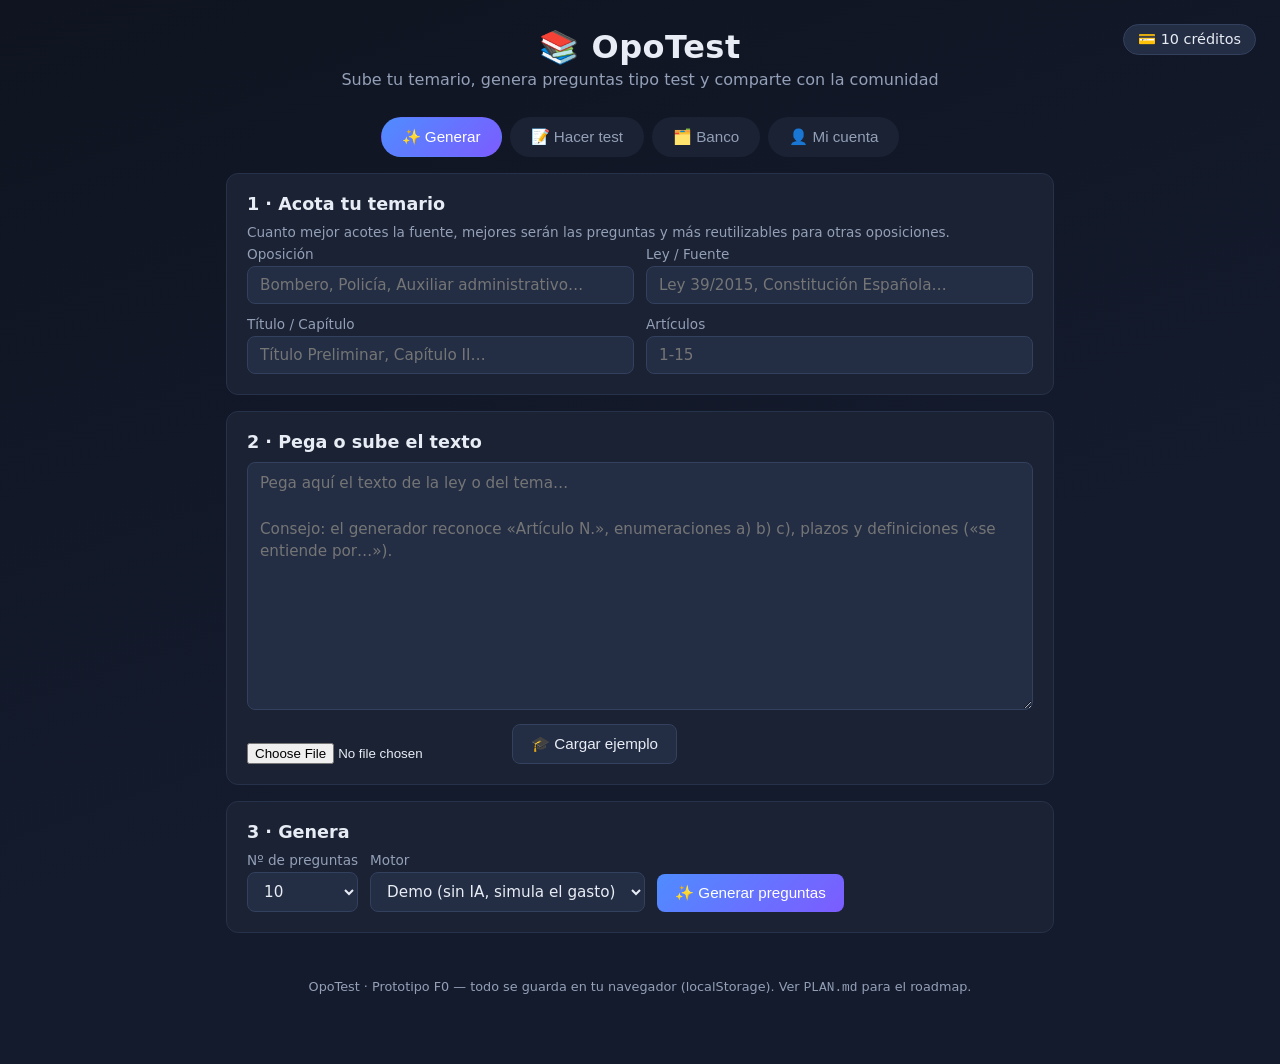
==== opotest/index.html @ f4209683 "OpoTest iteración 3: termómetro de confianza, compartir por enlace y modo inverso Primera iteración " ====
<!DOCTYPE html>
<html lang="es">
<head>
  <meta charset="UTF-8">
  <meta name="viewport" content="width=device-width, initial-scale=1.0">
  <title>OpoTest — Tests inteligentes para opositores</title>
  <link rel="stylesheet" href="css/styles.css">
</head>
<body>
  <header class="app-header">
    <h1>📚 OpoTest</h1>
    <p class="tagline">Sube tu temario, genera preguntas tipo test y comparte con la comunidad</p>
    <div class="credit-pill" id="creditPill" title="Créditos disponibles este mes">💳 <span id="creditBalance">–</span> créditos</div>
  </header>

  <nav class="tabs" id="tabs">
    <button class="tab active" data-tab="generate">✨ Generar</button>
    <button class="tab" data-tab="quiz">📝 Hacer test</button>
    <button class="tab" data-tab="bank">🗂️ Banco</button>
    <button class="tab" data-tab="account">👤 Mi cuenta</button>
  </nav>

  <main>
    <!-- ============ GENERAR ============ -->
    <section class="panel active" id="panel-generate">
      <div class="card">
        <h2>1 · Acota tu temario</h2>
        <p class="hint">Cuanto mejor acotes la fuente, mejores serán las preguntas y más reutilizables para otras oposiciones.</p>
        <div class="grid-2">
          <label>Oposición
            <input type="text" id="metaOposicion" placeholder="Bombero, Policía, Auxiliar administrativo…">
          </label>
          <label>Ley / Fuente
            <input type="text" id="metaLey" placeholder="Ley 39/2015, Constitución Española…">
          </label>
          <label>Título / Capítulo
            <input type="text" id="metaTitulo" placeholder="Título Preliminar, Capítulo II…">
          </label>
          <label>Artículos
            <input type="text" id="metaArticulos" placeholder="1-15">
          </label>
        </div>
      </div>

      <div class="card">
        <h2>2 · Pega o sube el texto</h2>
        <textarea id="sourceText" rows="10" placeholder="Pega aquí el texto de la ley o del tema…&#10;&#10;Consejo: el generador reconoce «Artículo N.», enumeraciones a) b) c), plazos y definiciones («se entiende por…»)."></textarea>
        <div class="row">
          <input type="file" id="fileInput" accept=".txt,.md,text/plain">
          <button class="btn" id="loadExampleBtn" title="Rellena el formulario con un fragmento real de la Ley 39/2015 para probar la app">🎓 Cargar ejemplo</button>
          <span class="hint" id="recycleHint"></span>
        </div>
      </div>

      <div class="card">
        <h2>3 · Genera</h2>
        <div class="row wrap">
          <label>Nº de preguntas
            <select id="genCount">
              <option>5</option><option selected>10</option><option>20</option><option>30</option>
            </select>
          </label>
          <label>Motor
            <select id="genProvider">
              <option value="demo" selected>Demo (sin IA, simula el gasto)</option>
              <option value="claude">Claude API (tu clave)</option>
            </select>
          </label>
          <label id="apiKeyLabel" class="hidden">API key
            <input type="password" id="apiKey" placeholder="sk-ant-…">
          </label>
          <button class="btn primary" id="generateBtn">✨ Generar preguntas <span id="genCost"></span></button>
        </div>
        <div id="generateResult" class="result hidden"></div>
      </div>
    </section>

    <!-- ============ HACER TEST ============ -->
    <section class="panel" id="panel-quiz">
      <div class="card" id="quizSetup">
        <h2>Configura tu test</h2>
        <p class="hint">Hacer tests del banco es gratis: no consume créditos.</p>
        <div class="row wrap">
          <label>Ley / Fuente
            <select id="quizLey"><option value="">Todas</option></select>
          </label>
          <label>Nº de preguntas
            <select id="quizCount">
              <option>5</option><option selected>10</option><option>20</option><option>30</option>
            </select>
          </label>
          <label>Modo
            <select id="quizMode">
              <option value="normal" selected>Normal</option>
              <option value="failed">Repaso de falladas</option>
              <option value="reverse">Inverso: ¿qué artículo es?</option>
            </select>
          </label>
          <button class="btn primary" id="startQuizBtn">▶ Empezar test</button>
        </div>
        <p class="hint" id="quizPoolInfo"></p>
      </div>
      <div class="card hidden" id="quizArea"></div>
      <div class="card hidden" id="quizResult"></div>
    </section>

    <!-- ============ BANCO ============ -->
    <section class="panel" id="panel-bank">
      <div class="card">
        <h2>Banco comunitario de preguntas</h2>
        <div class="row wrap">
          <span id="bankSummary" class="hint"></span>
          <span class="spacer"></span>
          <button class="btn" id="exportBtn">⬇ Exportar JSON</button>
          <button class="btn" id="importBtn">⬆ Importar JSON</button>
          <input type="file" id="importFile" accept=".json,application/json" class="hidden">
        </div>
        <div id="bankList" class="bank-list"></div>
      </div>
    </section>

    <!-- ============ MI CUENTA ============ -->
    <section class="panel" id="panel-account">
      <div class="card">
        <h2>Suscripción</h2>
        <div class="plans" id="plansBox"></div>
      </div>
      <div class="card">
        <h2>Mis estadísticas</h2>
        <div id="statsBox" class="stats"></div>
      </div>
      <div class="card">
        <h2>Movimientos de créditos</h2>
        <div id="creditLog" class="credit-log"></div>
      </div>
    </section>
  </main>

  <footer class="app-footer">
    OpoTest · Prototipo F0 — todo se guarda en tu navegador (localStorage). Ver <code>PLAN.md</code> para el roadmap.
  </footer>

  <!-- Núcleo de dominio (orden importa: dependencias primero) -->
  <script src="js/core/similarity.js"></script>
  <script src="js/core/textParser.js"></script>
  <script src="js/core/validator.js"></script>
  <script src="js/core/generator.js"></script>
  <script src="js/core/bank.js"></script>
  <script src="js/core/quality.js"></script>
  <script src="js/core/credits.js"></script>
  <script src="js/core/quiz.js"></script>
  <script src="js/core/share.js"></script>
  <script src="js/core/reverse.js"></script>
  <script src="js/aiProvider.js"></script>
  <script src="js/app.js"></script>
</body>
</html>
---- opotest/css/styles.css ----
:root {
  --bg: #0f1420;
  --surface: #1a2233;
  --surface-2: #232e45;
  --text: #e8ecf4;
  --text-dim: #93a0b8;
  --accent: #4f8cff;
  --accent-2: #7c5cff;
  --ok: #2ecc71;
  --warn: #f1c40f;
  --bad: #e74c3c;
  --radius: 12px;
}

* { box-sizing: border-box; margin: 0; padding: 0; }

body {
  font-family: 'Segoe UI', system-ui, -apple-system, sans-serif;
  background: linear-gradient(160deg, var(--bg), #141b2d 60%);
  color: var(--text);
  min-height: 100vh;
  padding-bottom: 60px;
}

.app-header {
  padding: 28px 24px 12px;
  text-align: center;
  position: relative;
}
.app-header h1 { font-size: 2rem; letter-spacing: 0.5px; }
.tagline { color: var(--text-dim); margin-top: 4px; }
.credit-pill {
  position: absolute;
  top: 24px;
  right: 24px;
  background: var(--surface-2);
  border: 1px solid #33405e;
  border-radius: 999px;
  padding: 6px 14px;
  font-size: 0.9rem;
}

.tabs {
  display: flex;
  justify-content: center;
  gap: 8px;
  padding: 16px;
  flex-wrap: wrap;
}
.tab {
  background: var(--surface);
  color: var(--text-dim);
  border: 1px solid transparent;
  border-radius: 999px;
  padding: 10px 20px;
  font-size: 0.95rem;
  cursor: pointer;
  transition: all 0.15s ease;
}
.tab:hover { color: var(--text); }
.tab.active {
  background: linear-gradient(135deg, var(--accent), var(--accent-2));
  color: #fff;
}

main { max-width: 860px; margin: 0 auto; padding: 0 16px; }

.panel { display: none; }
.panel.active { display: block; }

.card {
  background: var(--surface);
  border: 1px solid #26314a;
  border-radius: var(--radius);
  padding: 20px;
  margin-bottom: 16px;
}
.card h2 { font-size: 1.1rem; margin-bottom: 10px; }

.hint { color: var(--text-dim); font-size: 0.85rem; margin: 6px 0; }
.hidden { display: none !important; }
.spacer { flex: 1; }

.grid-2 {
  display: grid;
  grid-template-columns: 1fr 1fr;
  gap: 12px;
}
@media (max-width: 600px) { .grid-2 { grid-template-columns: 1fr; } }

label { display: flex; flex-direction: column; gap: 4px; font-size: 0.85rem; color: var(--text-dim); }
label.checkbox { flex-direction: row; align-items: center; gap: 8px; }

input[type="text"], input[type="password"], select, textarea {
  background: var(--surface-2);
  border: 1px solid #33405e;
  border-radius: 8px;
  color: var(--text);
  padding: 9px 12px;
  font-size: 0.95rem;
  font-family: inherit;
  width: 100%;
}
textarea { resize: vertical; line-height: 1.5; }
input:focus, select:focus, textarea:focus { outline: 2px solid var(--accent); border-color: transparent; }

.row { display: flex; gap: 12px; align-items: flex-end; margin-top: 10px; }
.row.wrap { flex-wrap: wrap; }

.btn {
  background: var(--surface-2);
  color: var(--text);
  border: 1px solid #33405e;
  border-radius: 8px;
  padding: 10px 18px;
  font-size: 0.95rem;
  cursor: pointer;
  transition: transform 0.1s ease, filter 0.15s ease;
}
.btn:hover { filter: brightness(1.15); }
.btn:active { transform: scale(0.98); }
.btn.primary {
  background: linear-gradient(135deg, var(--accent), var(--accent-2));
  border: none;
  color: #fff;
}
.btn.small { padding: 5px 10px; font-size: 0.8rem; }
.btn:disabled { opacity: 0.5; cursor: not-allowed; }

.result {
  margin-top: 14px;
  padding: 14px;
  border-radius: 8px;
  background: var(--surface-2);
  font-size: 0.9rem;
}
.result.ok { border-left: 4px solid var(--ok); }
.result.error { border-left: 4px solid var(--bad); }
.result ul { margin: 8px 0 0 20px; color: var(--text-dim); }

/* ---- Test ---- */
.quiz-question {
  border-bottom: 1px solid #26314a;
  padding: 16px 0;
}
.quiz-question:last-of-type { border-bottom: none; }
.quiz-question h3 { font-size: 0.98rem; margin-bottom: 10px; line-height: 1.5; }
.quiz-question .qnum { color: var(--accent); margin-right: 6px; }
.option {
  display: flex;
  gap: 10px;
  align-items: flex-start;
  background: var(--surface-2);
  border: 1px solid transparent;
  border-radius: 8px;
  padding: 10px 12px;
  margin: 6px 0;
  cursor: pointer;
  font-size: 0.9rem;
  line-height: 1.4;
}
.option:hover { border-color: var(--accent); }
.option input { margin-top: 3px; }
.option.correct { border-color: var(--ok); background: rgba(46, 204, 113, 0.12); }
.option.wrong { border-color: var(--bad); background: rgba(231, 76, 60, 0.12); }

.explanation {
  font-size: 0.85rem;
  color: var(--text-dim);
  background: rgba(79, 140, 255, 0.08);
  border-left: 3px solid var(--accent);
  padding: 8px 12px;
  margin-top: 8px;
  border-radius: 0 8px 8px 0;
}
.confidence {
  display: flex;
  gap: 6px;
  align-items: center;
  margin-top: 8px;
  flex-wrap: wrap;
}
.conf-label { color: var(--text-dim); font-size: 0.78rem; }
.conf-btn.selected {
  background: linear-gradient(135deg, var(--accent), var(--accent-2));
  border-color: transparent;
  color: #fff;
}

.false-certainty {
  font-size: 0.85rem;
  color: var(--warn);
  background: rgba(241, 196, 15, 0.1);
  border-left: 3px solid var(--warn);
  padding: 8px 12px;
  margin-top: 8px;
  border-radius: 0 8px 8px 0;
}
.detail.warn { color: var(--warn); margin-top: 6px; }

.share-offer { border: 1px solid var(--accent); }

.q-actions { display: flex; gap: 8px; margin-top: 8px; align-items: center; }
.q-actions .voted { color: var(--ok); font-size: 0.8rem; }

.score-banner {
  text-align: center;
  padding: 18px;
  border-radius: var(--radius);
  background: var(--surface-2);
  margin-bottom: 14px;
}
.score-banner .big { font-size: 2.4rem; font-weight: 700; }
.score-banner .detail { color: var(--text-dim); margin-top: 4px; font-size: 0.9rem; }

/* ---- Banco ---- */
.bank-list { margin-top: 12px; }
.bank-item {
  background: var(--surface-2);
  border-radius: 8px;
  padding: 12px 14px;
  margin-bottom: 8px;
  font-size: 0.88rem;
}
.bank-item .meta { color: var(--text-dim); font-size: 0.78rem; margin-top: 4px; display: flex; gap: 10px; flex-wrap: wrap; }
.badge {
  display: inline-block;
  border-radius: 999px;
  padding: 2px 10px;
  font-size: 0.72rem;
}
.badge.active { background: rgba(46, 204, 113, 0.15); color: var(--ok); }
.badge.review { background: rgba(241, 196, 15, 0.15); color: var(--warn); }
.badge.retired { background: rgba(231, 76, 60, 0.15); color: var(--bad); }

/* ---- Cuenta ---- */
.plans { display: grid; grid-template-columns: repeat(3, 1fr); gap: 12px; }
@media (max-width: 600px) { .plans { grid-template-columns: 1fr; } }
.plan {
  background: var(--surface-2);
  border: 2px solid transparent;
  border-radius: var(--radius);
  padding: 16px;
  text-align: center;
  cursor: pointer;
}
.plan.current { border-color: var(--accent); }
.plan .price { font-size: 1.4rem; font-weight: 700; margin: 6px 0; }
.plan .name { color: var(--text-dim); font-size: 0.85rem; }

.stats { display: grid; grid-template-columns: repeat(auto-fit, minmax(140px, 1fr)); gap: 12px; }
.stat {
  background: var(--surface-2);
  border-radius: 8px;
  padding: 14px;
  text-align: center;
}
.stat .value { font-size: 1.5rem; font-weight: 700; }
.stat .label { color: var(--text-dim); font-size: 0.78rem; margin-top: 2px; }

.credit-log { font-size: 0.85rem; max-height: 260px; overflow-y: auto; }
.credit-log .entry {
  display: flex;
  justify-content: space-between;
  padding: 6px 0;
  border-bottom: 1px solid #26314a;
  color: var(--text-dim);
}
.credit-log .delta.pos { color: var(--ok); }
.credit-log .delta.neg { color: var(--bad); }

.app-footer {
  text-align: center;
  color: var(--text-dim);
  font-size: 0.8rem;
  padding: 30px 16px 10px;
}
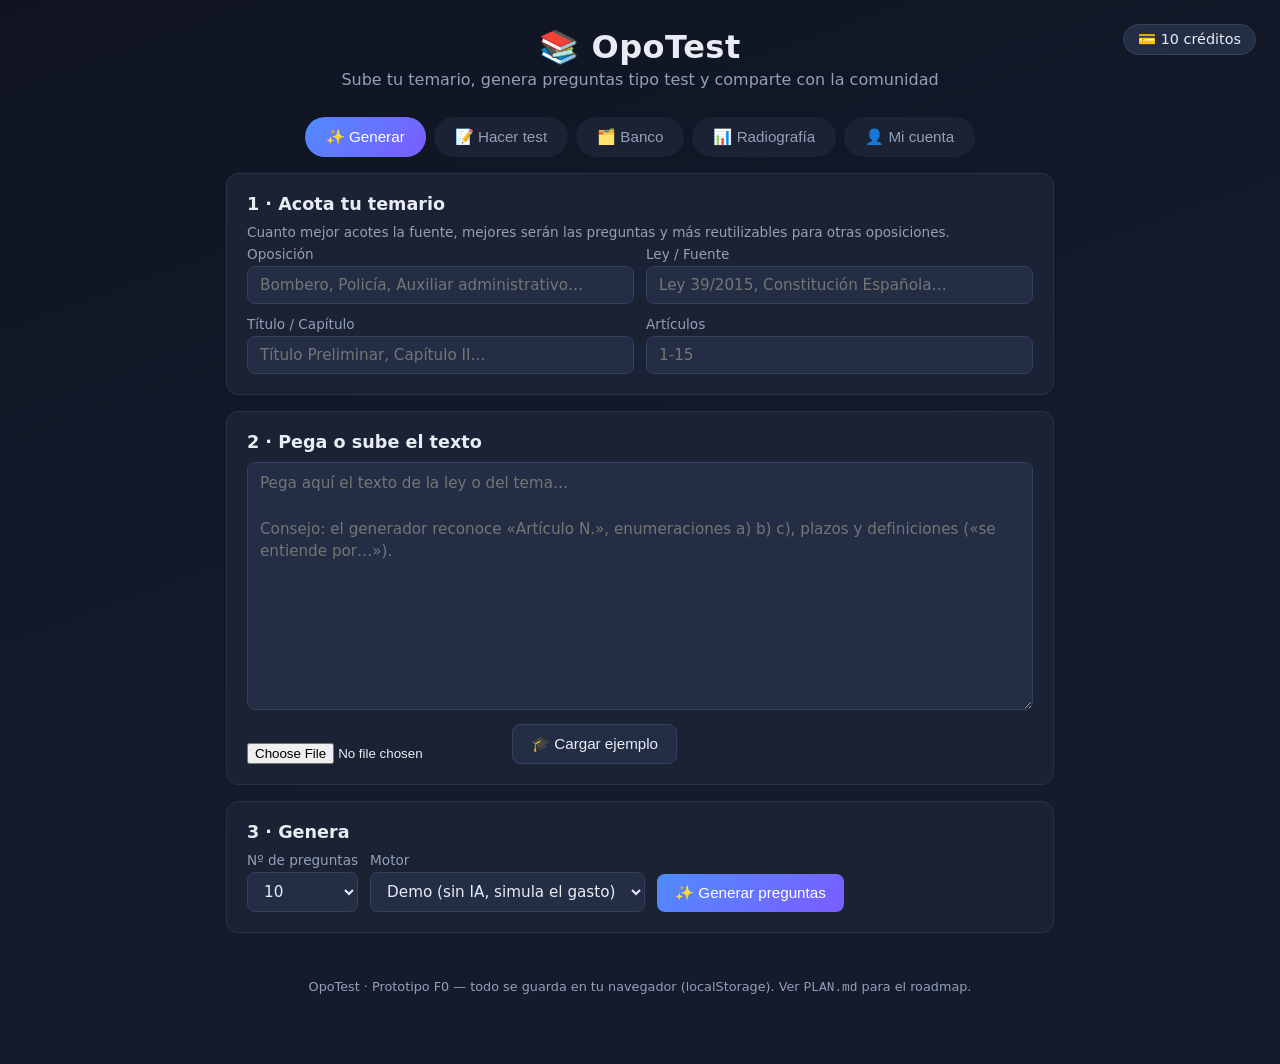
==== commit 2b6ebf34: "OpoTest iteración 4: reto diario con racha, reto compartido y radiografía del temario Segunda iterac" ====
--- a/opotest/index.html
+++ b/opotest/index.html
@@ -17,6 +17,7 @@
     <button class="tab active" data-tab="generate">✨ Generar</button>
     <button class="tab" data-tab="quiz">📝 Hacer test</button>
     <button class="tab" data-tab="bank">🗂️ Banco</button>
+    <button class="tab" data-tab="coverage">📊 Radiografía</button>
     <button class="tab" data-tab="account">👤 Mi cuenta</button>
   </nav>
 
@@ -77,6 +78,7 @@
 
     <!-- ============ HACER TEST ============ -->
     <section class="panel" id="panel-quiz">
+      <div class="card daily-card" id="dailyCard"></div>
       <div class="card" id="quizSetup">
         <h2>Configura tu test</h2>
         <p class="hint">Hacer tests del banco es gratis: no consume créditos.</p>
@@ -119,6 +121,15 @@
       </div>
     </section>
 
+    <!-- ============ RADIOGRAFÍA ============ -->
+    <section class="panel" id="panel-coverage">
+      <div class="card">
+        <h2>Radiografía del temario</h2>
+        <p class="hint">Cada celda es un artículo: ⬜ acotado sin preguntas (clic para generar) · 🔵 sin intentar · 🟢 dominado (≥80%) · 🟡 flojo (50-79%) · 🔴 débil (&lt;50%). Clic en una celda con preguntas lanza un test de ese artículo.</p>
+        <div id="coverageGrid"></div>
+      </div>
+    </section>
+
     <!-- ============ MI CUENTA ============ -->
     <section class="panel" id="panel-account">
       <div class="card">
@@ -128,6 +139,11 @@
       <div class="card">
         <h2>Mis estadísticas</h2>
         <div id="statsBox" class="stats"></div>
+      </div>
+      <div class="card">
+        <h2>Reto diario</h2>
+        <div id="streakBox" class="streak-box"></div>
+        <div id="dailyCalendar" class="daily-calendar"></div>
       </div>
       <div class="card">
         <h2>Movimientos de créditos</h2>
@@ -151,6 +167,8 @@
   <script src="js/core/quiz.js"></script>
   <script src="js/core/share.js"></script>
   <script src="js/core/reverse.js"></script>
+  <script src="js/core/daily.js"></script>
+  <script src="js/core/coverage.js"></script>
   <script src="js/aiProvider.js"></script>
   <script src="js/app.js"></script>
 </body>
--- a/opotest/css/styles.css
+++ b/opotest/css/styles.css
@@ -199,6 +199,47 @@
 .detail.warn { color: var(--warn); margin-top: 6px; }
 
 .share-offer { border: 1px solid var(--accent); }
+.challenge-verdict { font-weight: 600; margin-top: 6px; }
+.detail.streak { color: var(--warn); margin-top: 6px; }
+
+/* ---- Reto diario ---- */
+.daily-card { border: 1px solid rgba(241, 196, 15, 0.35); }
+.streak-box { display: flex; gap: 12px; margin-bottom: 12px; }
+.daily-calendar { display: flex; flex-wrap: wrap; gap: 4px; }
+.cal-day {
+  width: 34px;
+  height: 34px;
+  display: inline-flex;
+  align-items: center;
+  justify-content: center;
+  border-radius: 6px;
+  background: var(--surface-2);
+  color: var(--text-dim);
+  font-size: 0.78rem;
+}
+.cal-day.done { background: rgba(241, 196, 15, 0.25); color: var(--warn); font-weight: 700; }
+.cal-day.today { outline: 2px solid var(--accent); }
+
+/* ---- Radiografía ---- */
+.coverage-ley { font-size: 0.95rem; margin: 14px 0 6px; color: var(--text); }
+.coverage-row { display: flex; flex-wrap: wrap; gap: 6px; }
+.coverage-cell {
+  display: inline-flex;
+  align-items: center;
+  gap: 4px;
+  background: var(--surface-2);
+  border: 1px solid #33405e;
+  border-radius: 8px;
+  color: var(--text);
+  padding: 8px 10px;
+  font-size: 0.82rem;
+  cursor: pointer;
+}
+.coverage-cell:hover { border-color: var(--accent); }
+.coverage-cell.empty { opacity: 0.65; border-style: dashed; }
+.coverage-cell.good { border-color: rgba(46, 204, 113, 0.5); }
+.coverage-cell.medium { border-color: rgba(241, 196, 15, 0.5); }
+.coverage-cell.weak { border-color: rgba(231, 76, 60, 0.5); }
 
 .q-actions { display: flex; gap: 8px; margin-top: 8px; align-items: center; }
 .q-actions .voted { color: var(--ok); font-size: 0.8rem; }
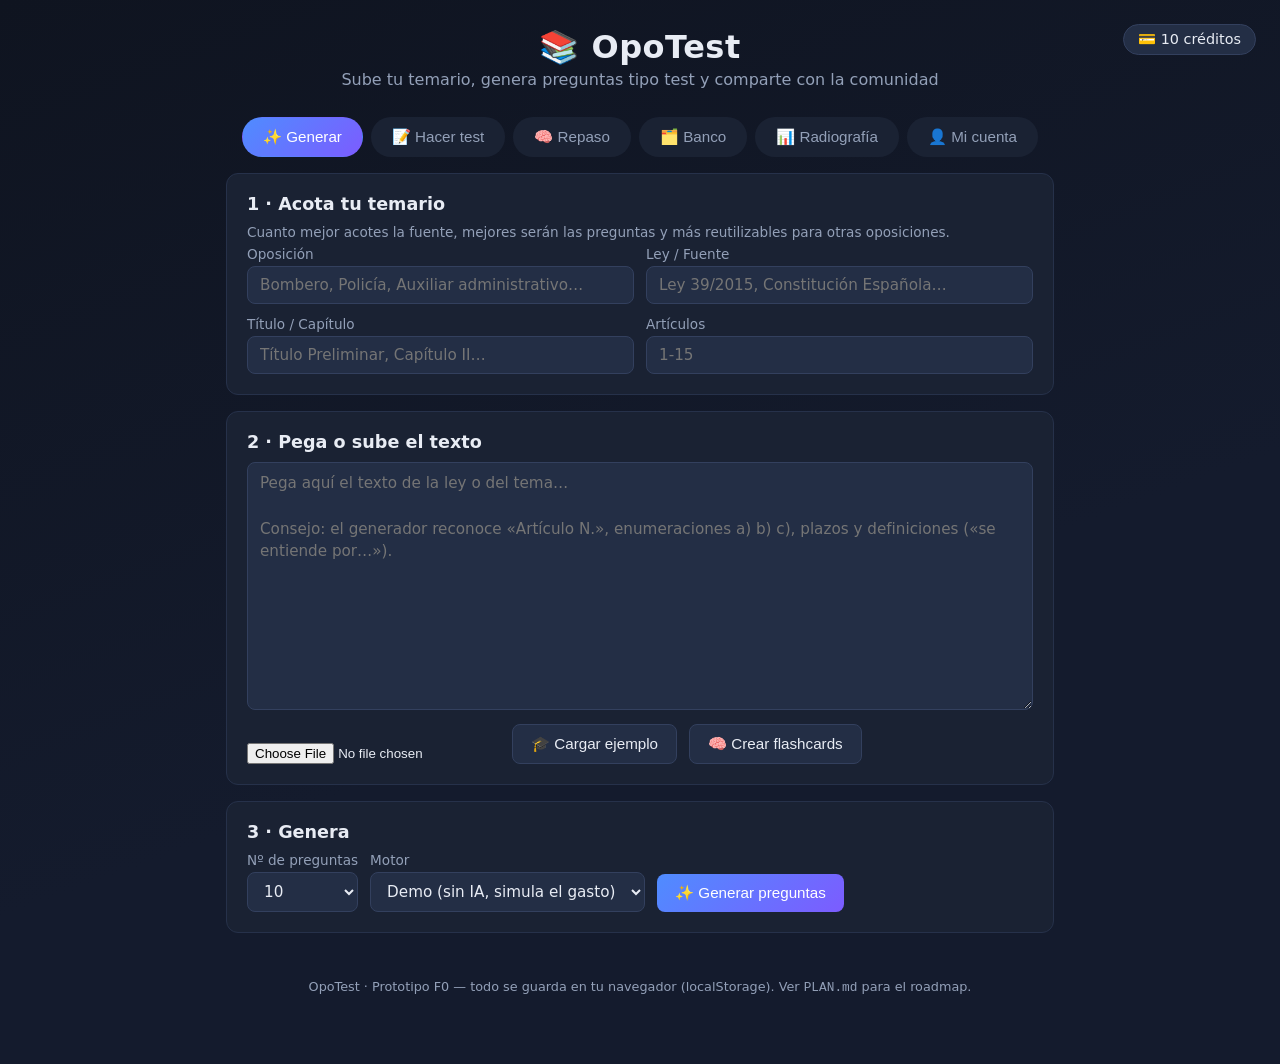
==== commit f27238be: "OpoTest iteración 5: flashcards Leitner, cazador de erratas y medidor de preparación Tercera iteraci" ====
--- a/opotest/index.html
+++ b/opotest/index.html
@@ -16,6 +16,7 @@
   <nav class="tabs" id="tabs">
     <button class="tab active" data-tab="generate">✨ Generar</button>
     <button class="tab" data-tab="quiz">📝 Hacer test</button>
+    <button class="tab" data-tab="review">🧠 Repaso</button>
     <button class="tab" data-tab="bank">🗂️ Banco</button>
     <button class="tab" data-tab="coverage">📊 Radiografía</button>
     <button class="tab" data-tab="account">👤 Mi cuenta</button>
@@ -49,6 +50,7 @@
         <div class="row">
           <input type="file" id="fileInput" accept=".txt,.md,text/plain">
           <button class="btn" id="loadExampleBtn" title="Rellena el formulario con un fragmento real de la Ley 39/2015 para probar la app">🎓 Cargar ejemplo</button>
+          <button class="btn" id="makeCardsBtn" title="Convierte definiciones, plazos y enumeraciones del texto en flashcards de repaso espaciado — gratis, sin IA">🧠 Crear flashcards</button>
           <span class="hint" id="recycleHint"></span>
         </div>
       </div>
@@ -106,6 +108,21 @@
       <div class="card hidden" id="quizResult"></div>
     </section>
 
+    <!-- ============ REPASO (flashcards + cazador) ============ -->
+    <section class="panel" id="panel-review">
+      <div class="card">
+        <h2>🗃️ Flashcards (cajas de Leitner)</h2>
+        <p class="hint">Memoriza los literales de la ley: «la sabía» sube de caja (repasas menos), «no la sabía» vuelve a la caja 1. Crea tarjetas desde la pestaña «Generar» — gratis, sin IA.</p>
+        <div id="srsSummary" class="row wrap"></div>
+        <div id="srsArea"></div>
+      </div>
+      <div class="card">
+        <h2>🕵️ Cazador de erratas</h2>
+        <p class="hint">Cuatro afirmaciones sacadas de tu banco: una está saboteada (negación, número alterado o término cambiado). Encuéntrala y di qué se cambió. Entrena el ojo que detecta erratas reales.</p>
+        <div id="trapArea"></div>
+      </div>
+    </section>
+
     <!-- ============ BANCO ============ -->
     <section class="panel" id="panel-bank">
       <div class="card">
@@ -135,6 +152,10 @@
       <div class="card">
         <h2>Suscripción</h2>
         <div class="plans" id="plansBox"></div>
+      </div>
+      <div class="card">
+        <h2>¿Aprobarías hoy?</h2>
+        <div id="readinessBox"></div>
       </div>
       <div class="card">
         <h2>Mis estadísticas</h2>
@@ -169,6 +190,9 @@
   <script src="js/core/reverse.js"></script>
   <script src="js/core/daily.js"></script>
   <script src="js/core/coverage.js"></script>
+  <script src="js/core/srs.js"></script>
+  <script src="js/core/trapGame.js"></script>
+  <script src="js/core/readiness.js"></script>
   <script src="js/aiProvider.js"></script>
   <script src="js/app.js"></script>
 </body>
--- a/opotest/css/styles.css
+++ b/opotest/css/styles.css
@@ -220,6 +220,37 @@
 .cal-day.done { background: rgba(241, 196, 15, 0.25); color: var(--warn); font-weight: 700; }
 .cal-day.today { outline: 2px solid var(--accent); }
 
+/* ---- Repaso: flashcards + cazador ---- */
+.flashcard {
+  background: var(--surface-2);
+  border-radius: var(--radius);
+  padding: 18px;
+  margin-top: 10px;
+}
+.flashcard .meta { color: var(--text-dim); font-size: 0.75rem; margin-bottom: 8px; }
+.flashcard .front { font-size: 1.05rem; line-height: 1.5; margin-bottom: 12px; }
+.flashcard .back {
+  white-space: pre-line;
+  background: rgba(79, 140, 255, 0.08);
+  border-left: 3px solid var(--accent);
+  padding: 10px 14px;
+  border-radius: 0 8px 8px 0;
+  margin-bottom: 12px;
+  line-height: 1.5;
+}
+.trap-option { display: block; width: 100%; text-align: left; margin: 6px 0; }
+.trap-option.selected { border-color: var(--accent-2); }
+
+/* ---- ¿Aprobarías hoy? ---- */
+.readiness-dial { text-align: center; padding: 14px; border-radius: var(--radius); background: var(--surface-2); }
+.readiness-dial .big { font-size: 2.6rem; font-weight: 700; }
+.readiness-dial.good .big { color: var(--ok); }
+.readiness-dial.medium .big { color: var(--warn); }
+.readiness-dial.weak .big { color: var(--bad); }
+.readiness-dial .detail { color: var(--text-dim); font-size: 0.85rem; margin-top: 4px; }
+.weak-list { margin: 6px 0 0 20px; font-size: 0.88rem; }
+.weak-list li { margin: 6px 0; }
+
 /* ---- Radiografía ---- */
 .coverage-ley { font-size: 0.95rem; margin: 14px 0 6px; color: var(--text); }
 .coverage-row { display: flex; flex-wrap: wrap; gap: 6px; }
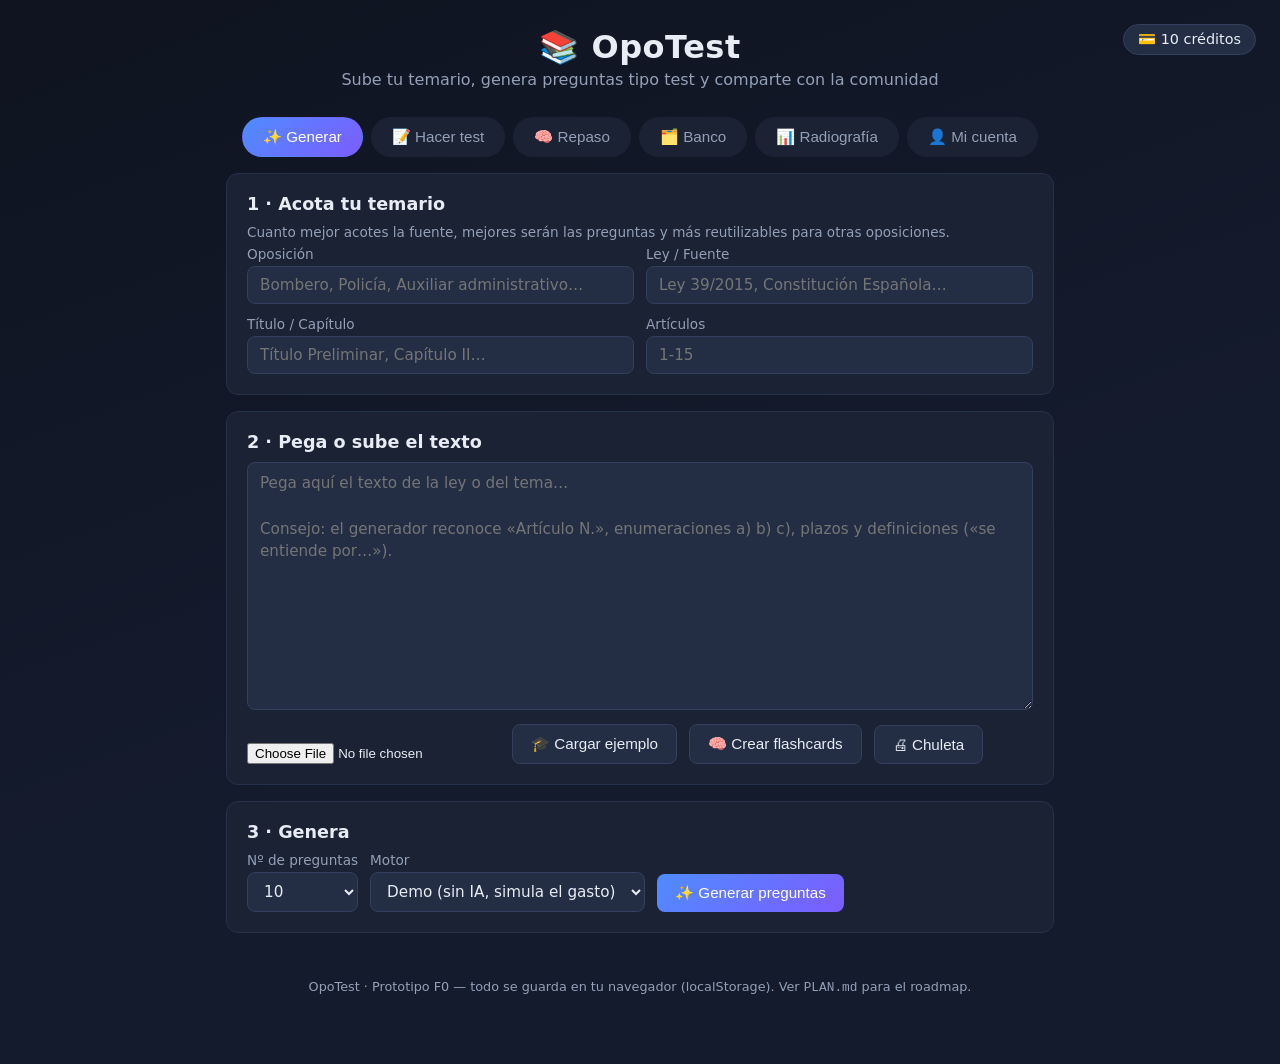
==== commit c3da89d3: "OpoTest iteración 7: cloze con teclado, chuleta sinóptica imprimible y modo cadena Quinta y última i" ====
--- a/opotest/index.html
+++ b/opotest/index.html
@@ -50,7 +50,8 @@
         <div class="row">
           <input type="file" id="fileInput" accept=".txt,.md,text/plain">
           <button class="btn" id="loadExampleBtn" title="Rellena el formulario con un fragmento real de la Ley 39/2015 para probar la app">🎓 Cargar ejemplo</button>
-          <button class="btn" id="makeCardsBtn" title="Convierte definiciones, plazos y enumeraciones del texto en flashcards de repaso espaciado — gratis, sin IA">🧠 Crear flashcards</button>
+          <button class="btn" id="makeCardsBtn" title="Convierte definiciones, plazos y enumeraciones del texto en flashcards y ejercicios de completar — gratis, sin IA">🧠 Crear flashcards</button>
+          <button class="btn" id="cheatsheetBtn" title="Genera una chuleta sinóptica imprimible del texto: plazos, definiciones y enumeraciones con su artículo">🖨 Chuleta</button>
           <span class="hint" id="recycleHint"></span>
         </div>
       </div>
@@ -98,6 +99,8 @@
               <option value="normal" selected>Normal</option>
               <option value="failed">Repaso de falladas</option>
               <option value="reverse">Inverso: ¿qué artículo es?</option>
+              <option value="exam">⏱ Simulacro cronometrado</option>
+              <option value="chain">🔗 Cadena (muerte súbita)</option>
             </select>
           </label>
           <button class="btn primary" id="startQuizBtn">▶ Empezar test</button>
@@ -117,6 +120,18 @@
         <div id="srsArea"></div>
       </div>
       <div class="card">
+        <h2>⌨️ Completa el literal</h2>
+        <p class="hint">Teclea el dato que falta en la frase literal de la ley: plazos, términos, órganos. Tolerante con tildes y erratas menores; los números, exactos. Los ejercicios se crean junto a las flashcards en «Generar».</p>
+        <div class="row wrap">
+          <label>Huecos por frase
+            <select id="clozeBlanks"><option value="1" selected>1 (fácil)</option><option value="2">2</option><option value="3">3 (difícil)</option></select>
+          </label>
+          <button class="btn primary" id="clozeStartBtn">▶ Ejercicio</button>
+          <span class="hint" id="clozeInfo"></span>
+        </div>
+        <div id="clozeArea"></div>
+      </div>
+      <div class="card">
         <h2>🕵️ Cazador de erratas</h2>
         <p class="hint">Cuatro afirmaciones sacadas de tu banco: una está saboteada (negación, número alterado o término cambiado). Encuéntrala y di qué se cambió. Entrena el ojo que detecta erratas reales.</p>
         <div id="trapArea"></div>
@@ -130,10 +145,12 @@
         <div class="row wrap">
           <span id="bankSummary" class="hint"></span>
           <span class="spacer"></span>
+          <button class="btn" id="writeQuestionBtn">✍️ Escribir pregunta</button>
           <button class="btn" id="exportBtn">⬇ Exportar JSON</button>
           <button class="btn" id="importBtn">⬆ Importar JSON</button>
           <input type="file" id="importFile" accept=".json,application/json" class="hidden">
         </div>
+        <div id="editorArea"></div>
         <div id="bankList" class="bank-list"></div>
       </div>
     </section>
@@ -193,6 +210,10 @@
   <script src="js/core/srs.js"></script>
   <script src="js/core/trapGame.js"></script>
   <script src="js/core/readiness.js"></script>
+  <script src="js/core/timer.js"></script>
+  <script src="js/core/cloze.js"></script>
+  <script src="js/core/cheatsheet.js"></script>
+  <script src="js/core/chain.js"></script>
   <script src="js/aiProvider.js"></script>
   <script src="js/app.js"></script>
 </body>
--- a/opotest/css/styles.css
+++ b/opotest/css/styles.css
@@ -220,6 +220,36 @@
 .cal-day.done { background: rgba(241, 196, 15, 0.25); color: var(--warn); font-weight: 700; }
 .cal-day.today { outline: 2px solid var(--accent); }
 
+/* ---- Simulacro ---- */
+.exam-header {
+  position: sticky;
+  top: 0;
+  z-index: 5;
+  background: var(--surface);
+  border: 1px solid var(--accent);
+  border-radius: var(--radius);
+  padding: 12px 14px;
+  margin-bottom: 10px;
+}
+.exam-clock { font-size: 1.3rem; font-weight: 700; color: var(--accent); font-variant-numeric: tabular-nums; }
+.exam-sheet { display: flex; flex-wrap: wrap; gap: 4px; margin: 8px 0; }
+.sheet-cell {
+  width: 30px; height: 30px;
+  display: inline-flex; align-items: center; justify-content: center;
+  background: var(--surface-2); border: 1px solid #33405e; border-radius: 6px;
+  color: var(--text-dim); font-size: 0.75rem; cursor: pointer;
+}
+.sheet-cell.answered { background: rgba(79, 140, 255, 0.25); color: var(--text); }
+.sheet-cell.marked { border-color: var(--warn); color: var(--warn); }
+.mark-btn.marked { border-color: var(--warn); color: var(--warn); }
+
+/* ---- Editor de preguntas ---- */
+.editor .editor-opt { align-items: center; margin-top: 6px; }
+.editor .editor-opt input[type="text"] { flex: 1; }
+.editor label { margin-top: 10px; }
+.lint { margin-top: 10px; }
+.lint.lint-ok { color: var(--ok); }
+
 /* ---- Repaso: flashcards + cazador ---- */
 .flashcard {
   background: var(--surface-2);
@@ -341,6 +371,34 @@
 .credit-log .delta.pos { color: var(--ok); }
 .credit-log .delta.neg { color: var(--bad); }
 
+/* ---- Cloze ---- */
+.cloze-row { align-items: center; }
+.cloze-row input { max-width: 320px; }
+input.cloze-ok { outline: 2px solid var(--ok); }
+input.cloze-bad { outline: 2px solid var(--bad); }
+
+/* ---- Chuleta ---- */
+.cheatsheet table { width: 100%; border-collapse: collapse; margin: 8px 0 16px; font-size: 0.85rem; }
+.cheatsheet td { border-bottom: 1px solid #26314a; padding: 6px 8px; vertical-align: top; }
+.cheatsheet .cs-val { font-weight: 700; white-space: nowrap; }
+.cheatsheet .cs-ref { color: var(--text-dim); white-space: nowrap; font-size: 0.78rem; }
+.cheatsheet h3 { margin: 14px 0 4px; font-size: 0.95rem; }
+.cheatsheet .cs-enum { margin: 8px 0; }
+.cheatsheet .cs-items { margin: 4px 0 0 22px; font-size: 0.85rem; }
+.cheatsheet .weak-row { background: rgba(241, 196, 15, 0.08); }
+
+@media print {
+  body > *:not(main), .tabs, .app-header, .app-footer { display: none !important; }
+  main > *:not(#panel-generate), #panel-generate > .card:not(#cheatsheetView) { display: none !important; }
+  .panel { display: block !important; }
+  #cheatsheetView { display: block !important; border: none; background: #fff; color: #000; }
+  #cheatsheetView .no-print { display: none !important; }
+  .cheatsheet td { border-bottom: 1px solid #ccc; }
+  .cheatsheet .cs-ref { color: #555; }
+  .cheatsheet .weak-row { background: #fdf3d0; }
+  body { background: #fff; color: #000; }
+}
+
 .app-footer {
   text-align: center;
   color: var(--text-dim);
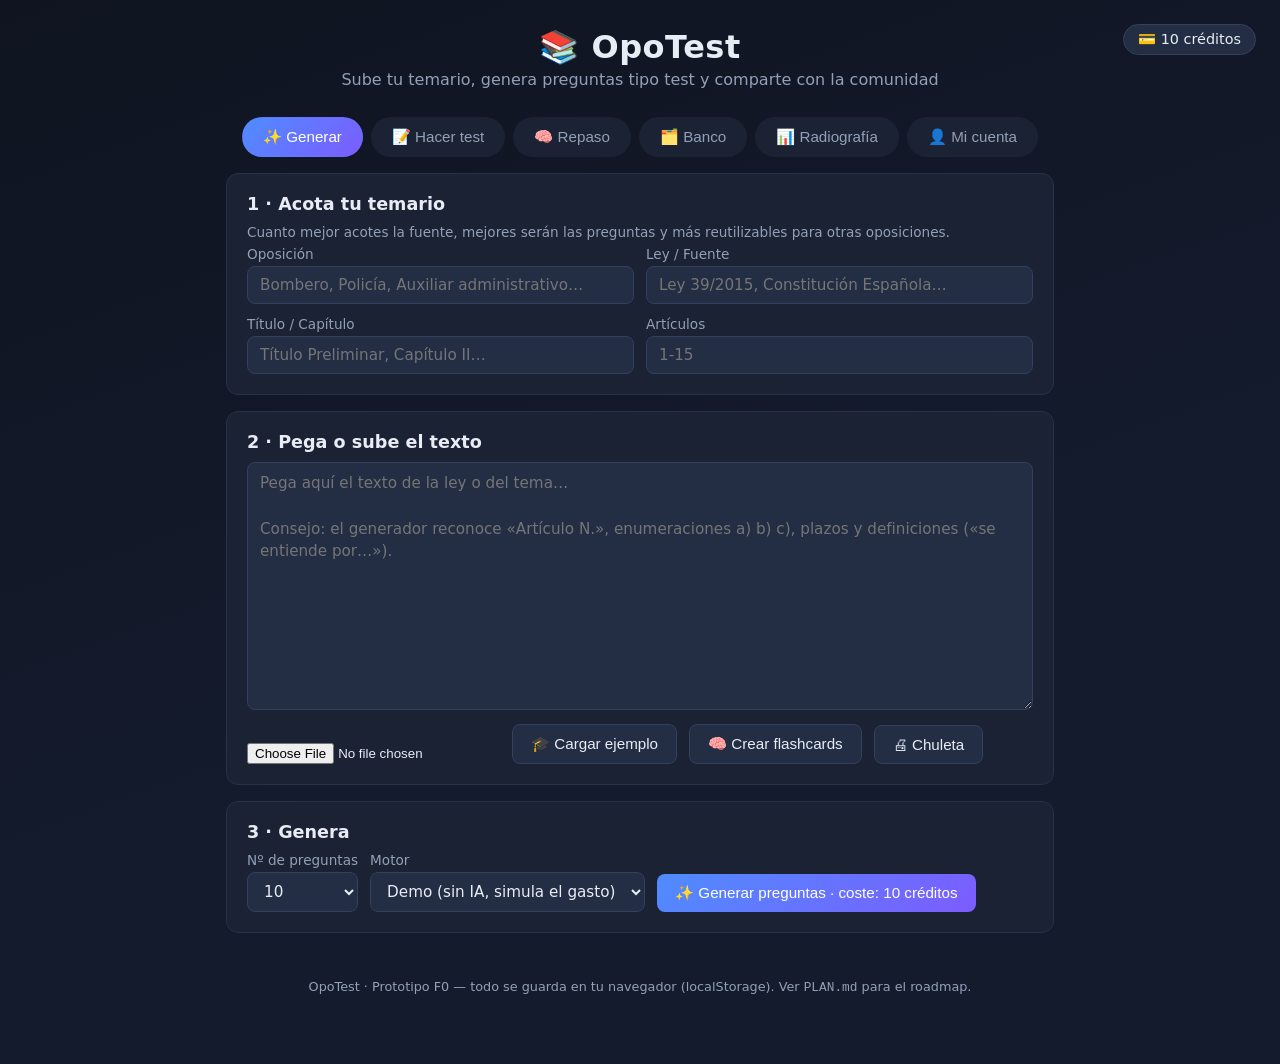
==== commit eba0db9c: "OpoTest iteración 10 (rama EXPLORAR): personalización sobre los datos persistidos El director eligió" ====
--- a/opotest/index.html
+++ b/opotest/index.html
@@ -173,6 +173,11 @@
       <div class="card">
         <h2>¿Aprobarías hoy?</h2>
         <div id="readinessBox"></div>
+      </div>
+      <div class="card">
+        <h2>🎯 Talón de Aquiles</h2>
+        <p class="hint">Tu acierto por tipo de dato: los tribunales cazan más con plazos y enumeraciones que con teoría.</p>
+        <div id="kindProfileBox"></div>
       </div>
       <div class="card">
         <h2>Mis estadísticas</h2>
@@ -214,6 +219,9 @@
   <script src="js/core/cloze.js"></script>
   <script src="js/core/cheatsheet.js"></script>
   <script src="js/core/chain.js"></script>
+  <script src="js/core/profile.js"></script>
+  <script src="js/core/staleness.js"></script>
+  <script src="js/core/confusables.js"></script>
   <script src="js/aiProvider.js"></script>
   <script src="js/app.js"></script>
 </body>
--- a/opotest/css/styles.css
+++ b/opotest/css/styles.css
@@ -376,6 +376,21 @@
 .cloze-row input { max-width: 320px; }
 input.cloze-ok { outline: 2px solid var(--ok); }
 input.cloze-bad { outline: 2px solid var(--bad); }
+.cloze-solution { color: var(--ok); font-size: 0.88rem; white-space: nowrap; }
+
+/* ---- Talón de Aquiles + gemelas (it.10) ---- */
+.kind-row {
+  display: flex;
+  gap: 12px;
+  align-items: center;
+  padding: 8px 10px;
+  border-bottom: 1px solid #26314a;
+  font-size: 0.9rem;
+}
+.kind-row .kind-label { flex: 1; }
+.kind-row .kind-acc { color: var(--text-dim); font-size: 0.82rem; }
+.kind-row.weakest { background: rgba(231, 76, 60, 0.08); border-radius: 8px; }
+.twins-compare .explanation { margin-top: 4px; }
 
 /* ---- Chuleta ---- */
 .cheatsheet table { width: 100%; border-collapse: collapse; margin: 8px 0 16px; font-size: 0.85rem; }
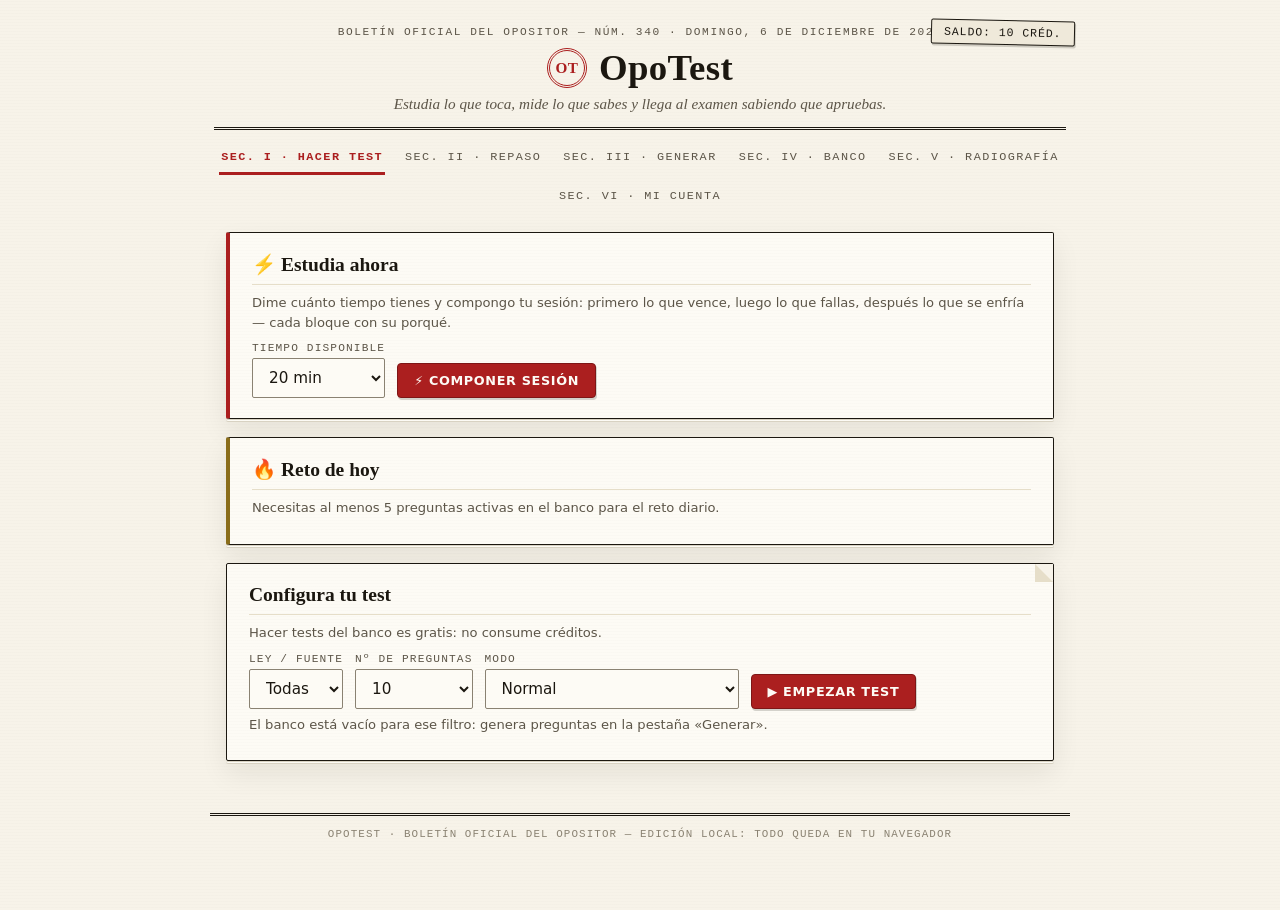
==== commit 0bb5ebb7: "OpoTest iteración 13: rediseño «Boletín» — identidad visual de boletín oficial Tres agentes de diseñ" ====
--- a/opotest/index.html
+++ b/opotest/index.html
@@ -8,23 +8,24 @@
 </head>
 <body>
   <header class="app-header">
-    <h1>📚 OpoTest</h1>
-    <p class="tagline">Sube tu temario, genera preguntas tipo test y comparte con la comunidad</p>
-    <div class="credit-pill" id="creditPill" title="Créditos disponibles este mes">💳 <span id="creditBalance">–</span> créditos</div>
+    <div class="masthead-kicker" id="mastheadKicker">Boletín Oficial del Opositor</div>
+    <h1><span class="escudo">OT</span> OpoTest</h1>
+    <p class="tagline">Estudia lo que toca, mide lo que sabes y llega al examen sabiendo que apruebas.</p>
+    <div class="credit-pill" id="creditPill" title="Créditos disponibles este mes">Saldo: <span id="creditBalance">–</span> créd.</div>
   </header>
 
   <nav class="tabs" id="tabs">
-    <button class="tab active" data-tab="generate">✨ Generar</button>
-    <button class="tab" data-tab="quiz">📝 Hacer test</button>
-    <button class="tab" data-tab="review">🧠 Repaso</button>
-    <button class="tab" data-tab="bank">🗂️ Banco</button>
-    <button class="tab" data-tab="coverage">📊 Radiografía</button>
-    <button class="tab" data-tab="account">👤 Mi cuenta</button>
+    <button class="tab active" data-tab="quiz">Sec. I · Hacer test</button>
+    <button class="tab" data-tab="review">Sec. II · Repaso</button>
+    <button class="tab" data-tab="generate">Sec. III · Generar</button>
+    <button class="tab" data-tab="bank">Sec. IV · Banco</button>
+    <button class="tab" data-tab="coverage">Sec. V · Radiografía</button>
+    <button class="tab" data-tab="account">Sec. VI · Mi cuenta</button>
   </nav>
 
   <main>
     <!-- ============ GENERAR ============ -->
-    <section class="panel active" id="panel-generate">
+    <section class="panel" id="panel-generate">
       <div class="card">
         <h2>1 · Acota tu temario</h2>
         <p class="hint">Cuanto mejor acotes la fuente, mejores serán las preguntas y más reutilizables para otras oposiciones.</p>
@@ -80,7 +81,22 @@
     </section>
 
     <!-- ============ HACER TEST ============ -->
-    <section class="panel" id="panel-quiz">
+    <section class="panel active" id="panel-quiz">
+      <div class="card session-card" id="sessionCard">
+        <h2>⚡ Estudia ahora</h2>
+        <p class="hint">Dime cuánto tiempo tienes y compongo tu sesión: primero lo que vence, luego lo que fallas, después lo que se enfría — cada bloque con su porqué.</p>
+        <div class="row wrap">
+          <label>Tiempo disponible
+            <select id="sessionBudget">
+              <option value="10">10 min</option>
+              <option value="20" selected>20 min</option>
+              <option value="40">40 min</option>
+            </select>
+          </label>
+          <button class="btn primary" id="composeSessionBtn">⚡ Componer sesión</button>
+        </div>
+        <div id="sessionAgenda"></div>
+      </div>
       <div class="card daily-card" id="dailyCard"></div>
       <div class="card" id="quizSetup">
         <h2>Configura tu test</h2>
@@ -196,7 +212,7 @@
   </main>
 
   <footer class="app-footer">
-    OpoTest · Prototipo F0 — todo se guarda en tu navegador (localStorage). Ver <code>PLAN.md</code> para el roadmap.
+    OpoTest · Boletín Oficial del Opositor — edición local: todo queda en tu navegador
   </footer>
 
   <!-- Núcleo de dominio (orden importa: dependencias primero) -->
@@ -222,6 +238,9 @@
   <script src="js/core/profile.js"></script>
   <script src="js/core/staleness.js"></script>
   <script src="js/core/confusables.js"></script>
+  <script src="js/core/sessionPlanner.js"></script>
+  <script src="js/core/exitTicket.js"></script>
+  <script src="js/core/comfort.js"></script>
   <script src="js/aiProvider.js"></script>
   <script src="js/app.js"></script>
 </body>
--- a/opotest/css/styles.css
+++ b/opotest/css/styles.css
@@ -1,66 +1,163 @@
+/* ============================================================
+   OpoTest — Sistema de diseño «BOLETÍN» (iteración 13)
+   La app maquetada como el documento que el opositor venera y
+   teme: papel de boletín oficial, serif editorial, Courier de
+   registro, filete doble, sellos de calificación y un único
+   fluor de subrayador como color de interacción.
+   Restricción F0: solo fonts del sistema, texturas 100% CSS.
+   ============================================================ */
+
 :root {
-  --bg: #0f1420;
-  --surface: #1a2233;
-  --surface-2: #232e45;
-  --text: #e8ecf4;
-  --text-dim: #93a0b8;
-  --accent: #4f8cff;
-  --accent-2: #7c5cff;
-  --ok: #2ecc71;
-  --warn: #f1c40f;
-  --bad: #e74c3c;
-  --radius: 12px;
+  /* — Papel y tinta — */
+  --paper: #f7f3e9;
+  --paper-2: #efe9da;
+  --paper-deep: #e6dec9;
+  --paper-bright: #fdfbf5;
+  --ink: #1b1710;
+  --ink-dim: #5c5548;
+  --ink-faint: #8a8272;
+
+  /* — Tintas oficiales — */
+  --rojo-boe: #ab1f1f;
+  --rojo-boe-deep: #7e1616;
+  --azul-oficio: #1f3a5f;
+  --verde-sello: #1e6f50;
+  --ocre-aviso: #8a6d1a;
+  --fluor: #f5e642;
+  --fluor-soft: rgba(245, 230, 66, 0.45);
+
+  /* — Compatibilidad con clases semánticas existentes — */
+  --ok: var(--verde-sello);
+  --warn: var(--ocre-aviso);
+  --bad: var(--rojo-boe);
+
+  /* — Tipografía — */
+  --font-serif: Georgia, 'Iowan Old Style', 'Palatino Linotype', Palatino, 'Times New Roman', serif;
+  --font-mono: 'Courier New', Courier, monospace;
+  --font-ui: system-ui, -apple-system, 'Segoe UI', sans-serif;
+
+  --radius: 2px;
+  --radius-stamp: 4px;
+
+  --shadow-sheet: 0 1px 0 #d8d2c2, 0 2px 0 var(--paper-bright), 0 3px 0 #d8d2c2,
+                  0 12px 28px rgba(27, 23, 16, 0.08);
+  --shadow-stamp: 1px 2px 0 rgba(27, 23, 16, 0.18);
+  --rule-hair: 1px solid var(--paper-deep);
+  --grain: repeating-linear-gradient(0deg, transparent 0 2px, rgba(27, 23, 16, 0.012) 2px 3px);
 }
 
 * { box-sizing: border-box; margin: 0; padding: 0; }
 
 body {
-  font-family: 'Segoe UI', system-ui, -apple-system, sans-serif;
-  background: linear-gradient(160deg, var(--bg), #141b2d 60%);
-  color: var(--text);
+  font-family: var(--font-serif);
+  background: var(--paper);
+  background-image: var(--grain);
+  color: var(--ink);
   min-height: 100vh;
   padding-bottom: 60px;
 }
 
+/* ---- Cabecera de boletín ---- */
 .app-header {
-  padding: 28px 24px 12px;
+  padding: 26px 24px 0;
   text-align: center;
   position: relative;
-}
-.app-header h1 { font-size: 2rem; letter-spacing: 0.5px; }
-.tagline { color: var(--text-dim); margin-top: 4px; }
+  max-width: 900px;
+  margin: 0 auto;
+}
+.masthead-kicker {
+  font-family: var(--font-mono);
+  font-size: 0.7rem;
+  letter-spacing: 0.14em;
+  text-transform: uppercase;
+  color: var(--ink-dim);
+  margin-bottom: 8px;
+}
+.app-header h1 {
+  font-family: var(--font-serif);
+  font-size: clamp(1.7rem, 4vw, 2.3rem);
+  font-weight: 700;
+  letter-spacing: 0.01em;
+  display: inline-flex;
+  align-items: center;
+  gap: 12px;
+  justify-content: center;
+}
+.escudo {
+  width: 40px;
+  height: 40px;
+  border: 3px double var(--rojo-boe);
+  border-radius: 50%;
+  display: inline-flex;
+  align-items: center;
+  justify-content: center;
+  font-size: 0.95rem;
+  font-weight: 700;
+  color: var(--rojo-boe);
+  flex: none;
+}
+.tagline {
+  color: var(--ink-dim);
+  margin-top: 6px;
+  font-style: italic;
+  font-size: 0.95rem;
+}
+/* Filete doble, la firma gráfica del boletín */
+.app-header::after {
+  content: '';
+  display: block;
+  margin-top: 14px;
+  border-top: 3px double var(--ink);
+}
+
 .credit-pill {
   position: absolute;
-  top: 24px;
-  right: 24px;
-  background: var(--surface-2);
-  border: 1px solid #33405e;
-  border-radius: 999px;
-  padding: 6px 14px;
-  font-size: 0.9rem;
-}
-
+  top: 20px;
+  right: 16px;
+  background: var(--paper-2);
+  border: 1px solid var(--ink);
+  border-radius: var(--radius);
+  padding: 5px 12px;
+  font-family: var(--font-mono);
+  font-size: 0.72rem;
+  letter-spacing: 0.08em;
+  text-transform: uppercase;
+  transform: rotate(1.2deg);
+  box-shadow: var(--shadow-stamp);
+}
+
+/* ---- Índice de secciones (tabs) ---- */
 .tabs {
   display: flex;
   justify-content: center;
-  gap: 8px;
-  padding: 16px;
+  gap: 4px 18px;
+  padding: 10px 16px 0;
   flex-wrap: wrap;
+  max-width: 900px;
+  margin: 0 auto 18px;
 }
 .tab {
-  background: var(--surface);
-  color: var(--text-dim);
-  border: 1px solid transparent;
-  border-radius: 999px;
-  padding: 10px 20px;
-  font-size: 0.95rem;
+  background: none;
+  border: none;
+  border-bottom: 3px solid transparent;
+  color: var(--ink-dim);
+  font-family: var(--font-mono);
+  font-size: 0.74rem;
+  letter-spacing: 0.12em;
+  text-transform: uppercase;
+  padding: 10px 2px 8px;
   cursor: pointer;
-  transition: all 0.15s ease;
-}
-.tab:hover { color: var(--text); }
+  background-image: linear-gradient(var(--fluor-soft), var(--fluor-soft));
+  background-repeat: no-repeat;
+  background-size: 0% 55%;
+  background-position: 0 60%;
+  transition: background-size 0.16s ease, color 0.12s ease;
+}
+.tab:hover { color: var(--ink); background-size: 100% 55%; }
 .tab.active {
-  background: linear-gradient(135deg, var(--accent), var(--accent-2));
-  color: #fff;
+  color: var(--rojo-boe);
+  border-bottom-color: var(--rojo-boe);
+  font-weight: 700;
 }
 
 main { max-width: 860px; margin: 0 auto; padding: 0 16px; }
@@ -68,345 +165,647 @@
 .panel { display: none; }
 .panel.active { display: block; }
 
+/* ---- Hoja de expediente (tarjeta) ---- */
 .card {
-  background: var(--surface);
-  border: 1px solid #26314a;
-  border-radius: var(--radius);
-  padding: 20px;
-  margin-bottom: 16px;
-}
-.card h2 { font-size: 1.1rem; margin-bottom: 10px; }
-
-.hint { color: var(--text-dim); font-size: 0.85rem; margin: 6px 0; }
+  background: var(--paper-bright);
+  background-image: var(--grain);
+  border: 1px solid var(--ink);
+  border-radius: var(--radius);
+  padding: 20px 22px;
+  margin-bottom: 18px;
+  box-shadow: var(--shadow-sheet);
+  position: relative;
+}
+/* Esquina doblada en una de cada tres hojas */
+.card:nth-of-type(3n)::before {
+  content: '';
+  position: absolute;
+  top: 0;
+  right: 0;
+  border-style: solid;
+  border-width: 0 18px 18px 0;
+  border-color: var(--paper) var(--paper) var(--paper-deep) var(--paper-deep);
+}
+.card h2 {
+  font-family: var(--font-serif);
+  font-size: 1.22rem;
+  font-weight: 700;
+  margin-bottom: 8px;
+  padding-bottom: 8px;
+  border-bottom: var(--rule-hair);
+}
+
+.hint {
+  color: var(--ink-dim);
+  font-family: var(--font-ui);
+  font-size: 0.82rem;
+  margin: 6px 0;
+  line-height: 1.5;
+}
 .hidden { display: none !important; }
 .spacer { flex: 1; }
 
-.grid-2 {
-  display: grid;
-  grid-template-columns: 1fr 1fr;
-  gap: 12px;
-}
+.grid-2 { display: grid; grid-template-columns: 1fr 1fr; gap: 12px; }
 @media (max-width: 600px) { .grid-2 { grid-template-columns: 1fr; } }
 
-label { display: flex; flex-direction: column; gap: 4px; font-size: 0.85rem; color: var(--text-dim); }
+label {
+  display: flex;
+  flex-direction: column;
+  gap: 4px;
+  font-family: var(--font-mono);
+  font-size: 0.7rem;
+  letter-spacing: 0.1em;
+  text-transform: uppercase;
+  color: var(--ink-dim);
+}
 label.checkbox { flex-direction: row; align-items: center; gap: 8px; }
 
 input[type="text"], input[type="password"], select, textarea {
-  background: var(--surface-2);
-  border: 1px solid #33405e;
-  border-radius: 8px;
-  color: var(--text);
+  background: var(--paper-bright);
+  border: 1px solid var(--ink-faint);
+  border-radius: var(--radius);
+  color: var(--ink);
   padding: 9px 12px;
   font-size: 0.95rem;
-  font-family: inherit;
+  font-family: var(--font-ui);
   width: 100%;
 }
-textarea { resize: vertical; line-height: 1.5; }
-input:focus, select:focus, textarea:focus { outline: 2px solid var(--accent); border-color: transparent; }
+textarea { resize: vertical; line-height: 1.6; font-family: var(--font-serif); }
+input:focus, select:focus, textarea:focus {
+  outline: 2px solid var(--azul-oficio);
+  border-color: var(--azul-oficio);
+  background: #fff;
+}
 
 .row { display: flex; gap: 12px; align-items: flex-end; margin-top: 10px; }
 .row.wrap { flex-wrap: wrap; }
 
+/* ---- Botones: sello de la casa y trazo a lápiz ---- */
 .btn {
-  background: var(--surface-2);
-  color: var(--text);
-  border: 1px solid #33405e;
-  border-radius: 8px;
-  padding: 10px 18px;
-  font-size: 0.95rem;
+  background: transparent;
+  color: var(--ink);
+  border: 1px solid var(--ink);
+  border-radius: var(--radius-stamp);
+  padding: 9px 16px;
+  font-family: var(--font-ui);
+  font-size: 0.8rem;
+  font-weight: 600;
+  letter-spacing: 0.05em;
+  text-transform: uppercase;
   cursor: pointer;
-  transition: transform 0.1s ease, filter 0.15s ease;
-}
-.btn:hover { filter: brightness(1.15); }
-.btn:active { transform: scale(0.98); }
+  background-image: linear-gradient(var(--fluor-soft), var(--fluor-soft));
+  background-repeat: no-repeat;
+  background-size: 0% 100%;
+  transition: background-size 0.16s ease, transform 0.08s ease, box-shadow 0.08s ease;
+}
+.btn:hover { background-size: 100% 100%; }
+.btn:active { transform: translate(1px, 2px); }
 .btn.primary {
-  background: linear-gradient(135deg, var(--accent), var(--accent-2));
-  border: none;
-  color: #fff;
-}
-.btn.small { padding: 5px 10px; font-size: 0.8rem; }
-.btn:disabled { opacity: 0.5; cursor: not-allowed; }
-
+  background-color: var(--rojo-boe);
+  background-image: none;
+  border-color: var(--rojo-boe-deep);
+  color: var(--paper-bright);
+  box-shadow: var(--shadow-stamp);
+}
+.btn.primary:hover { background-color: var(--rojo-boe-deep); }
+.btn.primary:active { transform: translate(1px, 2px); box-shadow: none; }
+.btn.small { padding: 4px 9px; font-size: 0.7rem; }
+.btn:disabled { opacity: 0.45; cursor: not-allowed; }
+.btn:focus-visible { outline: 2px solid var(--azul-oficio); outline-offset: 2px; }
+
+/* ---- Resultado de generación ---- */
 .result {
   margin-top: 14px;
-  padding: 14px;
-  border-radius: 8px;
-  background: var(--surface-2);
-  font-size: 0.9rem;
-}
-.result.ok { border-left: 4px solid var(--ok); }
-.result.error { border-left: 4px solid var(--bad); }
-.result ul { margin: 8px 0 0 20px; color: var(--text-dim); }
-
-/* ---- Test ---- */
+  padding: 12px 16px;
+  border-radius: var(--radius);
+  background: var(--paper-2);
+  font-family: var(--font-ui);
+  font-size: 0.88rem;
+  border-left: 3px double var(--azul-oficio);
+}
+.result.ok { border-left-color: var(--verde-sello); }
+.result.error { border-left-color: var(--rojo-boe); }
+.result ul { margin: 8px 0 0 20px; color: var(--ink-dim); }
+
+/* ---- Test: la pregunta como disposición ---- */
 .quiz-question {
-  border-bottom: 1px solid #26314a;
-  padding: 16px 0;
+  border-bottom: var(--rule-hair);
+  padding: 18px 0;
 }
 .quiz-question:last-of-type { border-bottom: none; }
-.quiz-question h3 { font-size: 0.98rem; margin-bottom: 10px; line-height: 1.5; }
-.quiz-question .qnum { color: var(--accent); margin-right: 6px; }
+.quiz-question h3 {
+  font-family: var(--font-serif);
+  font-size: 1.02rem;
+  font-weight: 600;
+  margin-bottom: 10px;
+  line-height: 1.65;
+  border-left: 2px solid var(--rojo-boe);
+  padding-left: 12px;
+}
+.quiz-question .qnum {
+  font-family: var(--font-mono);
+  color: var(--rojo-boe);
+  margin-right: 6px;
+  font-weight: 700;
+}
+
+/* Opción como casilla de impreso, con barrido de subrayador */
 .option {
   display: flex;
+  flex-direction: row;      /* es un <label>: anula el column de formulario */
   gap: 10px;
   align-items: flex-start;
-  background: var(--surface-2);
-  border: 1px solid transparent;
-  border-radius: 8px;
-  padding: 10px 12px;
-  margin: 6px 0;
+  font-family: var(--font-serif);
+  text-transform: none;
+  letter-spacing: normal;
+  color: var(--ink);
+  background: none;
+  border: none;
+  border-bottom: var(--rule-hair);
+  border-radius: 0;
+  padding: 9px 8px;
+  margin: 0;
   cursor: pointer;
-  font-size: 0.9rem;
-  line-height: 1.4;
-}
-.option:hover { border-color: var(--accent); }
-.option input { margin-top: 3px; }
-.option.correct { border-color: var(--ok); background: rgba(46, 204, 113, 0.12); }
-.option.wrong { border-color: var(--bad); background: rgba(231, 76, 60, 0.12); }
-
+  font-size: 0.92rem;
+  line-height: 1.55;
+  position: relative;
+  background-image: linear-gradient(var(--fluor-soft), var(--fluor-soft));
+  background-repeat: no-repeat;
+  background-size: 0% 82%;
+  background-position: 0 55%;
+  transition: background-size 0.16s ease;
+}
+.option:hover { background-size: 100% 82%; }
+.option input[type="radio"] {
+  appearance: none;
+  width: 18px;
+  height: 18px;
+  min-width: 18px;
+  border: 1px solid var(--ink);
+  border-radius: var(--radius);
+  background: var(--paper-bright);
+  margin-top: 3px;
+  cursor: pointer;
+  display: inline-grid;
+  place-content: center;
+}
+.option input[type="radio"]:checked { background: var(--ink); }
+.option input[type="radio"]:checked::after {
+  content: '✕';
+  color: var(--paper-bright);
+  font-size: 0.7rem;
+  font-family: var(--font-mono);
+}
+
+@keyframes stamp-in {
+  0% { transform: rotate(-4deg) scale(1.35); opacity: 0; }
+  100% { transform: rotate(-4deg) scale(1); opacity: 1; }
+}
+.option.correct {
+  background-image: linear-gradient(100deg, var(--fluor-soft) 0%, var(--fluor-soft) 96%, transparent 96%);
+  background-size: 100% 82%;
+  border-bottom-color: var(--verde-sello);
+}
+.option.correct::after {
+  content: '✓ CORRECTA';
+  font-family: var(--font-mono);
+  font-size: 0.62rem;
+  letter-spacing: 0.08em;
+  color: var(--verde-sello);
+  border: 3px double var(--verde-sello);
+  border-radius: var(--radius-stamp);
+  padding: 2px 6px;
+  margin-left: auto;
+  align-self: center;
+  white-space: nowrap;
+  transform: rotate(-4deg);
+  animation: stamp-in 0.14s ease-out;
+  mix-blend-mode: multiply;
+}
+.option.wrong { text-decoration: line-through; text-decoration-color: var(--rojo-boe); }
+.option.wrong::after {
+  content: '✗ REVISAR';
+  font-family: var(--font-mono);
+  font-size: 0.62rem;
+  letter-spacing: 0.08em;
+  color: var(--rojo-boe);
+  border: 3px double var(--rojo-boe);
+  border-radius: var(--radius-stamp);
+  padding: 2px 6px;
+  margin-left: auto;
+  align-self: center;
+  white-space: nowrap;
+  transform: rotate(3deg);
+  animation: stamp-in 0.14s ease-out;
+  mix-blend-mode: multiply;
+  text-decoration: none;
+}
+
+/* Nota al margen (explicación) */
 .explanation {
-  font-size: 0.85rem;
-  color: var(--text-dim);
-  background: rgba(79, 140, 255, 0.08);
-  border-left: 3px solid var(--accent);
+  font-family: var(--font-serif);
+  font-style: italic;
+  font-size: 0.88rem;
+  color: var(--ink-dim);
+  background: var(--paper-2);
+  border-left: 3px double var(--azul-oficio);
+  padding: 8px 14px;
+  margin-top: 10px;
+  border-radius: 0;
+  line-height: 1.6;
+}
+
+.confidence { display: flex; gap: 6px; align-items: center; margin-top: 8px; flex-wrap: wrap; }
+.conf-label {
+  color: var(--ink-faint);
+  font-family: var(--font-mono);
+  font-size: 0.66rem;
+  letter-spacing: 0.1em;
+  text-transform: uppercase;
+}
+.conf-btn.selected {
+  background-color: var(--ink);
+  background-image: none;
+  border-color: var(--ink);
+  color: var(--paper-bright);
+}
+
+.false-certainty {
+  font-family: var(--font-ui);
+  font-size: 0.84rem;
+  color: var(--ocre-aviso);
+  background: rgba(138, 109, 26, 0.08);
+  border-left: 3px double var(--ocre-aviso);
   padding: 8px 12px;
   margin-top: 8px;
-  border-radius: 0 8px 8px 0;
-}
-.confidence {
-  display: flex;
-  gap: 6px;
-  align-items: center;
-  margin-top: 8px;
-  flex-wrap: wrap;
-}
-.conf-label { color: var(--text-dim); font-size: 0.78rem; }
-.conf-btn.selected {
-  background: linear-gradient(135deg, var(--accent), var(--accent-2));
-  border-color: transparent;
-  color: #fff;
-}
-
-.false-certainty {
-  font-size: 0.85rem;
-  color: var(--warn);
-  background: rgba(241, 196, 15, 0.1);
-  border-left: 3px solid var(--warn);
-  padding: 8px 12px;
-  margin-top: 8px;
-  border-radius: 0 8px 8px 0;
-}
-.detail.warn { color: var(--warn); margin-top: 6px; }
-
-.share-offer { border: 1px solid var(--accent); }
-.challenge-verdict { font-weight: 600; margin-top: 6px; }
-.detail.streak { color: var(--warn); margin-top: 6px; }
-
-/* ---- Reto diario ---- */
-.daily-card { border: 1px solid rgba(241, 196, 15, 0.35); }
+}
+.detail.warn { color: var(--ocre-aviso); margin-top: 6px; }
+.detail.streak { color: var(--ocre-aviso); margin-top: 6px; font-weight: 600; }
+
+.share-offer { border-left: 4px solid var(--azul-oficio); }
+.challenge-verdict { font-weight: 700; margin-top: 6px; font-family: var(--font-serif); }
+
+/* ---- Reto diario: la cartilla ---- */
+.daily-card { border-left: 4px solid var(--ocre-aviso); }
 .streak-box { display: flex; gap: 12px; margin-bottom: 12px; }
-.daily-calendar { display: flex; flex-wrap: wrap; gap: 4px; }
+.daily-calendar { display: flex; flex-wrap: wrap; gap: 5px; }
 .cal-day {
   width: 34px;
   height: 34px;
   display: inline-flex;
   align-items: center;
   justify-content: center;
-  border-radius: 6px;
-  background: var(--surface-2);
-  color: var(--text-dim);
-  font-size: 0.78rem;
-}
-.cal-day.done { background: rgba(241, 196, 15, 0.25); color: var(--warn); font-weight: 700; }
-.cal-day.today { outline: 2px solid var(--accent); }
-
-/* ---- Simulacro ---- */
+  border-radius: var(--radius);
+  border: 1px dashed var(--ink-faint);
+  background: var(--paper-bright);
+  color: var(--ink-faint);
+  font-family: var(--font-mono);
+  font-size: 0.72rem;
+}
+.cal-day.done {
+  background: var(--fluor-soft);
+  border: 1px solid var(--ocre-aviso);
+  color: var(--ink);
+  font-weight: 700;
+  transform: rotate(-2deg);
+}
+.cal-day.today { outline: 2px dotted var(--azul-oficio); outline-offset: 1px; }
+
+/* ---- Simulacro: la plantilla oficial ---- */
 .exam-header {
   position: sticky;
   top: 0;
   z-index: 5;
-  background: var(--surface);
-  border: 1px solid var(--accent);
+  background: var(--paper-bright);
+  border: 1px solid var(--ink);
+  border-top: 3px double var(--rojo-boe);
   border-radius: var(--radius);
   padding: 12px 14px;
-  margin-bottom: 10px;
-}
-.exam-clock { font-size: 1.3rem; font-weight: 700; color: var(--accent); font-variant-numeric: tabular-nums; }
+  margin-bottom: 12px;
+  box-shadow: var(--shadow-sheet);
+  font-family: var(--font-ui);
+  font-size: 0.9rem;
+}
+.exam-clock {
+  font-family: var(--font-mono);
+  font-size: 1.45rem;
+  font-weight: 700;
+  color: var(--rojo-boe);
+  font-variant-numeric: tabular-nums;
+}
 .exam-sheet { display: flex; flex-wrap: wrap; gap: 4px; margin: 8px 0; }
 .sheet-cell {
-  width: 30px; height: 30px;
-  display: inline-flex; align-items: center; justify-content: center;
-  background: var(--surface-2); border: 1px solid #33405e; border-radius: 6px;
-  color: var(--text-dim); font-size: 0.75rem; cursor: pointer;
-}
-.sheet-cell.answered { background: rgba(79, 140, 255, 0.25); color: var(--text); }
-.sheet-cell.marked { border-color: var(--warn); color: var(--warn); }
-.mark-btn.marked { border-color: var(--warn); color: var(--warn); }
+  width: 30px;
+  height: 30px;
+  display: inline-flex;
+  align-items: center;
+  justify-content: center;
+  background: var(--paper-bright);
+  border: 1px solid var(--ink);
+  border-radius: 0;
+  color: var(--ink-dim);
+  font-family: var(--font-mono);
+  font-size: 0.72rem;
+  cursor: pointer;
+}
+.sheet-cell.answered { background: var(--ink); color: var(--paper-bright); }
+.sheet-cell.marked { border-color: var(--ocre-aviso); color: var(--ocre-aviso); border-width: 2px; }
+.mark-btn.marked { border-color: var(--ocre-aviso); color: var(--ocre-aviso); }
 
 /* ---- Editor de preguntas ---- */
 .editor .editor-opt { align-items: center; margin-top: 6px; }
 .editor .editor-opt input[type="text"] { flex: 1; }
 .editor label { margin-top: 10px; }
 .lint { margin-top: 10px; }
-.lint.lint-ok { color: var(--ok); }
-
-/* ---- Repaso: flashcards + cazador ---- */
+.lint.lint-ok { color: var(--verde-sello); }
+
+/* ---- Ficha de cartulina (flashcards) ---- */
 .flashcard {
-  background: var(--surface-2);
-  border-radius: var(--radius);
-  padding: 18px;
+  background: var(--paper-2);
+  background-image: var(--grain);
+  border: 1px solid var(--ink);
+  border-radius: var(--radius);
+  padding: 18px 20px;
   margin-top: 10px;
-}
-.flashcard .meta { color: var(--text-dim); font-size: 0.75rem; margin-bottom: 8px; }
-.flashcard .front { font-size: 1.05rem; line-height: 1.5; margin-bottom: 12px; }
+  box-shadow: var(--shadow-sheet);
+}
+.flashcard .meta {
+  color: var(--ink-faint);
+  font-family: var(--font-mono);
+  font-size: 0.66rem;
+  letter-spacing: 0.1em;
+  text-transform: uppercase;
+  margin-bottom: 8px;
+}
+.flashcard .front {
+  font-family: var(--font-serif);
+  font-size: 1.08rem;
+  line-height: 1.65;
+  margin-bottom: 12px;
+}
 .flashcard .back {
   white-space: pre-line;
-  background: rgba(79, 140, 255, 0.08);
-  border-left: 3px solid var(--accent);
+  background: var(--paper-bright);
+  border-left: 3px double var(--azul-oficio);
+  font-family: var(--font-serif);
   padding: 10px 14px;
-  border-radius: 0 8px 8px 0;
   margin-bottom: 12px;
-  line-height: 1.5;
-}
-.trap-option { display: block; width: 100%; text-align: left; margin: 6px 0; }
-.trap-option.selected { border-color: var(--accent-2); }
+  line-height: 1.6;
+}
+
+.trap-option { display: block; width: 100%; text-align: left; margin: 0; text-transform: none; letter-spacing: 0; font-family: var(--font-serif); font-weight: 400; font-size: 0.92rem; }
+.trap-option.selected { background-color: var(--fluor-soft); background-size: 100% 82%; }
 
 /* ---- ¿Aprobarías hoy? ---- */
-.readiness-dial { text-align: center; padding: 14px; border-radius: var(--radius); background: var(--surface-2); }
-.readiness-dial .big { font-size: 2.6rem; font-weight: 700; }
-.readiness-dial.good .big { color: var(--ok); }
-.readiness-dial.medium .big { color: var(--warn); }
-.readiness-dial.weak .big { color: var(--bad); }
-.readiness-dial .detail { color: var(--text-dim); font-size: 0.85rem; margin-top: 4px; }
-.weak-list { margin: 6px 0 0 20px; font-size: 0.88rem; }
+.readiness-dial {
+  text-align: center;
+  padding: 16px;
+  border-radius: var(--radius);
+  background: var(--paper-2);
+  border: var(--rule-hair);
+}
+.readiness-dial .big { font-family: var(--font-serif); font-size: 2.8rem; font-weight: 700; }
+.readiness-dial.good .big { color: var(--verde-sello); }
+.readiness-dial.medium .big { color: var(--ocre-aviso); }
+.readiness-dial.weak .big { color: var(--rojo-boe); }
+.readiness-dial .detail { color: var(--ink-dim); font-family: var(--font-ui); font-size: 0.85rem; margin-top: 4px; }
+.weak-list { margin: 6px 0 0 20px; font-size: 0.88rem; font-family: var(--font-ui); }
 .weak-list li { margin: 6px 0; }
 
-/* ---- Radiografía ---- */
-.coverage-ley { font-size: 0.95rem; margin: 14px 0 6px; color: var(--text); }
+/* ---- Radiografía: el temario cuadriculado ---- */
+.coverage-ley {
+  font-family: var(--font-mono);
+  font-size: 0.78rem;
+  letter-spacing: 0.1em;
+  text-transform: uppercase;
+  margin: 16px 0 6px;
+  color: var(--ink-dim);
+  border-bottom: var(--rule-hair);
+  padding-bottom: 4px;
+}
 .coverage-row { display: flex; flex-wrap: wrap; gap: 6px; }
 .coverage-cell {
   display: inline-flex;
   align-items: center;
   gap: 4px;
-  background: var(--surface-2);
-  border: 1px solid #33405e;
-  border-radius: 8px;
-  color: var(--text);
-  padding: 8px 10px;
-  font-size: 0.82rem;
+  background: var(--paper-bright);
+  border: 1px solid var(--ink);
+  border-radius: 0;
+  color: var(--ink);
+  padding: 7px 10px;
+  font-family: var(--font-mono);
+  font-size: 0.78rem;
   cursor: pointer;
-}
-.coverage-cell:hover { border-color: var(--accent); }
-.coverage-cell.empty { opacity: 0.65; border-style: dashed; }
-.coverage-cell.good { border-color: rgba(46, 204, 113, 0.5); }
-.coverage-cell.medium { border-color: rgba(241, 196, 15, 0.5); }
-.coverage-cell.weak { border-color: rgba(231, 76, 60, 0.5); }
+  text-transform: none;
+  letter-spacing: 0;
+  background-image: linear-gradient(var(--fluor-soft), var(--fluor-soft));
+  background-repeat: no-repeat;
+  background-size: 0% 100%;
+  transition: background-size 0.16s ease;
+}
+.coverage-cell:hover { background-size: 100% 100%; }
+.coverage-cell.empty { opacity: 0.6; border-style: dashed; }
+.coverage-cell.good { border-bottom: 3px solid var(--verde-sello); }
+.coverage-cell.medium { border-bottom: 3px solid var(--ocre-aviso); }
+.coverage-cell.weak { border-bottom: 3px solid var(--rojo-boe); }
+.coverage-cell.untried { border-bottom: 3px solid var(--azul-oficio); }
 
 .q-actions { display: flex; gap: 8px; margin-top: 8px; align-items: center; }
-.q-actions .voted { color: var(--ok); font-size: 0.8rem; }
-
+.q-actions .voted { color: var(--verde-sello); font-family: var(--font-ui); font-size: 0.78rem; }
+
+/* ---- Diligencia de calificación (banner de nota) ---- */
 .score-banner {
   text-align: center;
-  padding: 18px;
-  border-radius: var(--radius);
-  background: var(--surface-2);
+  padding: 20px 18px 18px;
+  border-radius: 0;
+  background: var(--paper-bright);
+  background-image: var(--grain);
+  border-top: 3px double var(--ink);
+  border-bottom: 3px double var(--ink);
   margin-bottom: 14px;
-}
-.score-banner .big { font-size: 2.4rem; font-weight: 700; }
-.score-banner .detail { color: var(--text-dim); margin-top: 4px; font-size: 0.9rem; }
-
-/* ---- Banco ---- */
+  position: relative;
+}
+.score-banner::before {
+  content: 'DILIGENCIA DE CALIFICACIÓN';
+  display: block;
+  font-family: var(--font-mono);
+  font-size: 0.64rem;
+  letter-spacing: 0.16em;
+  color: var(--ink-faint);
+  margin-bottom: 6px;
+}
+.score-banner .big {
+  font-family: var(--font-serif);
+  font-size: 2.9rem;
+  font-weight: 700;
+  line-height: 1.1;
+}
+.score-banner .detail { color: var(--ink-dim); margin-top: 6px; font-family: var(--font-ui); font-size: 0.88rem; }
+
+@keyframes stamp-big {
+  0% { transform: rotate(-7deg) scale(1.5); opacity: 0; }
+  70% { transform: rotate(-7deg) scale(0.96); opacity: 1; }
+  100% { transform: rotate(-7deg) scale(1); opacity: 0.92; }
+}
+.score-banner.apto::after, .score-banner.noapto::after {
+  position: absolute;
+  top: 10px;
+  right: 14px;
+  font-family: var(--font-mono);
+  font-size: 0.95rem;
+  font-weight: 700;
+  letter-spacing: 0.14em;
+  padding: 5px 12px;
+  border-radius: var(--radius-stamp);
+  transform: rotate(-7deg);
+  animation: stamp-big 0.22s ease-out;
+  mix-blend-mode: multiply;
+  opacity: 0.92;
+}
+.score-banner.apto::after {
+  content: 'APTO';
+  color: var(--verde-sello);
+  border: 4px double var(--verde-sello);
+}
+.score-banner.noapto::after {
+  content: 'NO APTO';
+  color: var(--rojo-boe);
+  border: 4px double var(--rojo-boe);
+}
+
+/* ---- Banco: el archivo ---- */
 .bank-list { margin-top: 12px; }
 .bank-item {
-  background: var(--surface-2);
-  border-radius: 8px;
+  background: var(--paper-bright);
+  border: var(--rule-hair);
+  border-left: 2px solid var(--ink-faint);
+  border-radius: 0;
   padding: 12px 14px;
   margin-bottom: 8px;
-  font-size: 0.88rem;
-}
-.bank-item .meta { color: var(--text-dim); font-size: 0.78rem; margin-top: 4px; display: flex; gap: 10px; flex-wrap: wrap; }
+  font-size: 0.92rem;
+  font-family: var(--font-serif);
+  line-height: 1.55;
+}
+.bank-item .meta {
+  color: var(--ink-faint);
+  font-family: var(--font-mono);
+  font-size: 0.68rem;
+  letter-spacing: 0.04em;
+  margin-top: 6px;
+  display: flex;
+  gap: 10px;
+  flex-wrap: wrap;
+  align-items: center;
+}
 .badge {
   display: inline-block;
-  border-radius: 999px;
-  padding: 2px 10px;
-  font-size: 0.72rem;
-}
-.badge.active { background: rgba(46, 204, 113, 0.15); color: var(--ok); }
-.badge.review { background: rgba(241, 196, 15, 0.15); color: var(--warn); }
-.badge.retired { background: rgba(231, 76, 60, 0.15); color: var(--bad); }
+  border-radius: var(--radius);
+  padding: 1px 8px;
+  font-family: var(--font-mono);
+  font-size: 0.64rem;
+  letter-spacing: 0.08em;
+  text-transform: uppercase;
+  border: 1px solid currentColor;
+}
+.badge.active { color: var(--verde-sello); }
+.badge.review { color: var(--ocre-aviso); }
+.badge.retired { color: var(--rojo-boe); text-decoration: line-through; }
 
 /* ---- Cuenta ---- */
 .plans { display: grid; grid-template-columns: repeat(3, 1fr); gap: 12px; }
 @media (max-width: 600px) { .plans { grid-template-columns: 1fr; } }
 .plan {
-  background: var(--surface-2);
-  border: 2px solid transparent;
+  background: var(--paper-bright);
+  border: 1px solid var(--ink-faint);
   border-radius: var(--radius);
   padding: 16px;
   text-align: center;
   cursor: pointer;
 }
-.plan.current { border-color: var(--accent); }
-.plan .price { font-size: 1.4rem; font-weight: 700; margin: 6px 0; }
-.plan .name { color: var(--text-dim); font-size: 0.85rem; }
+.plan.current { border: 3px double var(--rojo-boe); }
+.plan .price { font-family: var(--font-serif); font-size: 1.5rem; font-weight: 700; margin: 6px 0; }
+.plan .name { color: var(--ink-dim); font-family: var(--font-ui); font-size: 0.82rem; }
 
 .stats { display: grid; grid-template-columns: repeat(auto-fit, minmax(140px, 1fr)); gap: 12px; }
 .stat {
-  background: var(--surface-2);
-  border-radius: 8px;
+  background: var(--paper-bright);
+  border: var(--rule-hair);
+  border-radius: var(--radius);
   padding: 14px;
   text-align: center;
 }
-.stat .value { font-size: 1.5rem; font-weight: 700; }
-.stat .label { color: var(--text-dim); font-size: 0.78rem; margin-top: 2px; }
-
-.credit-log { font-size: 0.85rem; max-height: 260px; overflow-y: auto; }
+.stat .value { font-family: var(--font-mono); font-size: 1.5rem; font-weight: 700; }
+.stat .label {
+  color: var(--ink-faint);
+  font-family: var(--font-mono);
+  font-size: 0.64rem;
+  letter-spacing: 0.1em;
+  text-transform: uppercase;
+  margin-top: 4px;
+}
+
+.credit-log { font-family: var(--font-mono); font-size: 0.76rem; max-height: 260px; overflow-y: auto; }
 .credit-log .entry {
   display: flex;
   justify-content: space-between;
+  gap: 12px;
   padding: 6px 0;
-  border-bottom: 1px solid #26314a;
-  color: var(--text-dim);
-}
-.credit-log .delta.pos { color: var(--ok); }
-.credit-log .delta.neg { color: var(--bad); }
+  border-bottom: 2px dotted var(--paper-deep);
+  color: var(--ink-dim);
+}
+.credit-log .delta.pos { color: var(--verde-sello); }
+.credit-log .delta.neg { color: var(--rojo-boe); }
 
 /* ---- Cloze ---- */
 .cloze-row { align-items: center; }
-.cloze-row input { max-width: 320px; }
-input.cloze-ok { outline: 2px solid var(--ok); }
-input.cloze-bad { outline: 2px solid var(--bad); }
-.cloze-solution { color: var(--ok); font-size: 0.88rem; white-space: nowrap; }
-
-/* ---- Talón de Aquiles + gemelas (it.10) ---- */
+.cloze-row input { max-width: 320px; font-family: var(--font-serif); }
+input.cloze-ok { outline: 2px solid var(--verde-sello); }
+input.cloze-bad { outline: 2px solid var(--rojo-boe); }
+.cloze-solution { color: var(--verde-sello); font-family: var(--font-serif); font-style: italic; font-size: 0.88rem; white-space: nowrap; }
+
+/* ---- Talón de Aquiles + gemelas ---- */
 .kind-row {
   display: flex;
   gap: 12px;
   align-items: center;
   padding: 8px 10px;
-  border-bottom: 1px solid #26314a;
+  border-bottom: 2px dotted var(--paper-deep);
+  font-family: var(--font-ui);
   font-size: 0.9rem;
 }
 .kind-row .kind-label { flex: 1; }
-.kind-row .kind-acc { color: var(--text-dim); font-size: 0.82rem; }
-.kind-row.weakest { background: rgba(231, 76, 60, 0.08); border-radius: 8px; }
+.kind-row .kind-acc { color: var(--ink-dim); font-family: var(--font-mono); font-size: 0.76rem; }
+.kind-row.weakest { background: rgba(171, 31, 31, 0.06); border-left: 2px solid var(--rojo-boe); }
 .twins-compare .explanation { margin-top: 4px; }
 
+/* ---- Estudia ahora ---- */
+.session-card { border-left: 4px solid var(--rojo-boe); }
+.session-agenda { margin: 10px 0 12px 22px; font-size: 0.92rem; font-family: var(--font-serif); }
+.session-agenda li { margin: 7px 0; line-height: 1.5; }
+.session-agenda li::marker { font-family: var(--font-mono); color: var(--rojo-boe); font-weight: 700; }
+
 /* ---- Chuleta ---- */
-.cheatsheet table { width: 100%; border-collapse: collapse; margin: 8px 0 16px; font-size: 0.85rem; }
-.cheatsheet td { border-bottom: 1px solid #26314a; padding: 6px 8px; vertical-align: top; }
-.cheatsheet .cs-val { font-weight: 700; white-space: nowrap; }
-.cheatsheet .cs-ref { color: var(--text-dim); white-space: nowrap; font-size: 0.78rem; }
-.cheatsheet h3 { margin: 14px 0 4px; font-size: 0.95rem; }
-.cheatsheet .cs-enum { margin: 8px 0; }
-.cheatsheet .cs-items { margin: 4px 0 0 22px; font-size: 0.85rem; }
-.cheatsheet .weak-row { background: rgba(241, 196, 15, 0.08); }
+.cheatsheet table { width: 100%; border-collapse: collapse; margin: 8px 0 16px; font-size: 0.86rem; }
+.cheatsheet td { border-bottom: var(--rule-hair); padding: 6px 8px; vertical-align: top; font-family: var(--font-serif); }
+.cheatsheet .cs-val { font-family: var(--font-mono); font-weight: 700; white-space: nowrap; }
+.cheatsheet .cs-ref { color: var(--ink-faint); white-space: nowrap; font-family: var(--font-mono); font-size: 0.7rem; }
+.cheatsheet h3 {
+  margin: 14px 0 4px;
+  font-family: var(--font-mono);
+  font-size: 0.74rem;
+  letter-spacing: 0.12em;
+  text-transform: uppercase;
+  color: var(--ink-dim);
+}
+.cheatsheet .cs-enum { margin: 8px 0; font-family: var(--font-serif); }
+.cheatsheet .cs-items { margin: 4px 0 0 22px; font-size: 0.86rem; }
+.cheatsheet .weak-row { background: var(--fluor-soft); }
 
 @media print {
   body > *:not(main), .tabs, .app-header, .app-footer { display: none !important; }
   main > *:not(#panel-generate), #panel-generate > .card:not(#cheatsheetView) { display: none !important; }
   .panel { display: block !important; }
-  #cheatsheetView { display: block !important; border: none; background: #fff; color: #000; }
+  #cheatsheetView { display: block !important; border: none; box-shadow: none; background: #fff; color: #000; }
   #cheatsheetView .no-print { display: none !important; }
   .cheatsheet td { border-bottom: 1px solid #ccc; }
   .cheatsheet .cs-ref { color: #555; }
@@ -416,7 +815,17 @@
 
 .app-footer {
   text-align: center;
-  color: var(--text-dim);
-  font-size: 0.8rem;
-  padding: 30px 16px 10px;
-}
+  color: var(--ink-faint);
+  font-family: var(--font-mono);
+  font-size: 0.68rem;
+  letter-spacing: 0.1em;
+  text-transform: uppercase;
+  padding: 34px 16px 10px;
+}
+.app-footer::before {
+  content: '';
+  display: block;
+  max-width: 860px;
+  margin: 0 auto 12px;
+  border-top: 3px double var(--ink);
+}
